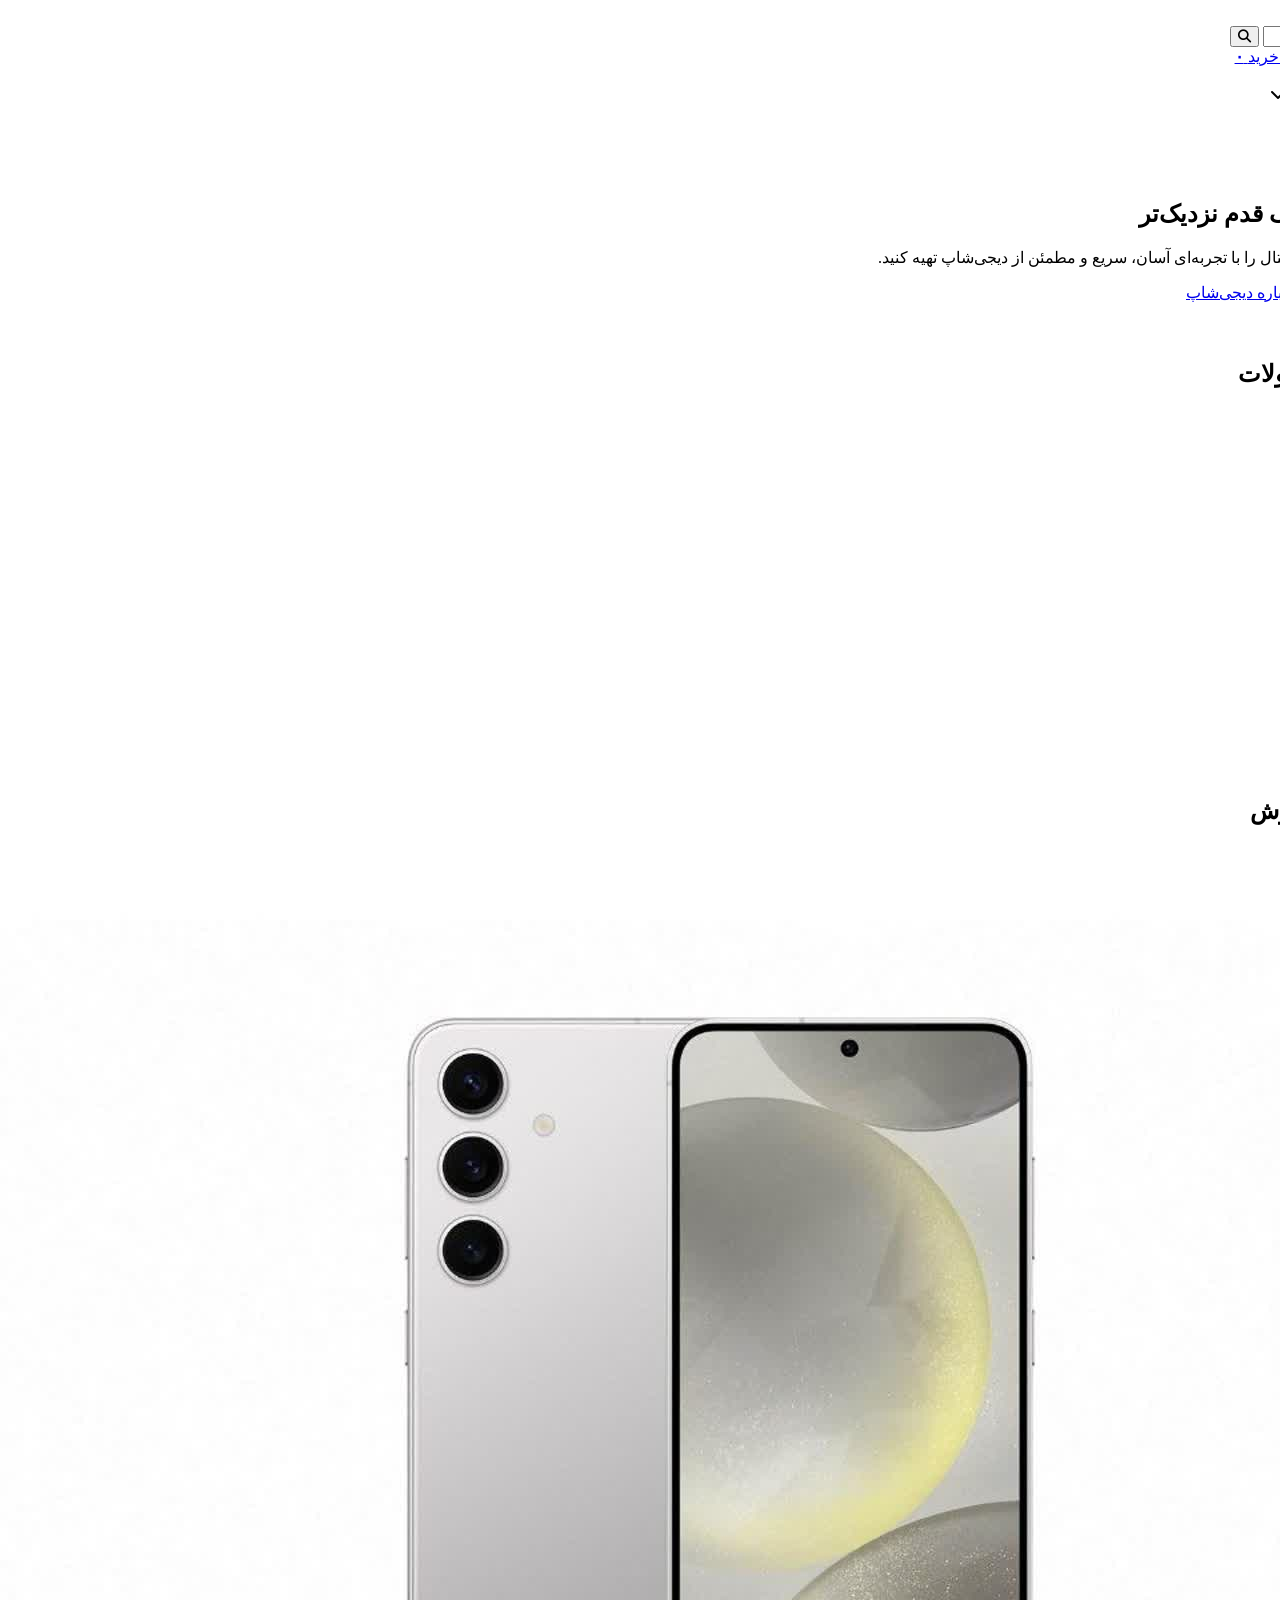
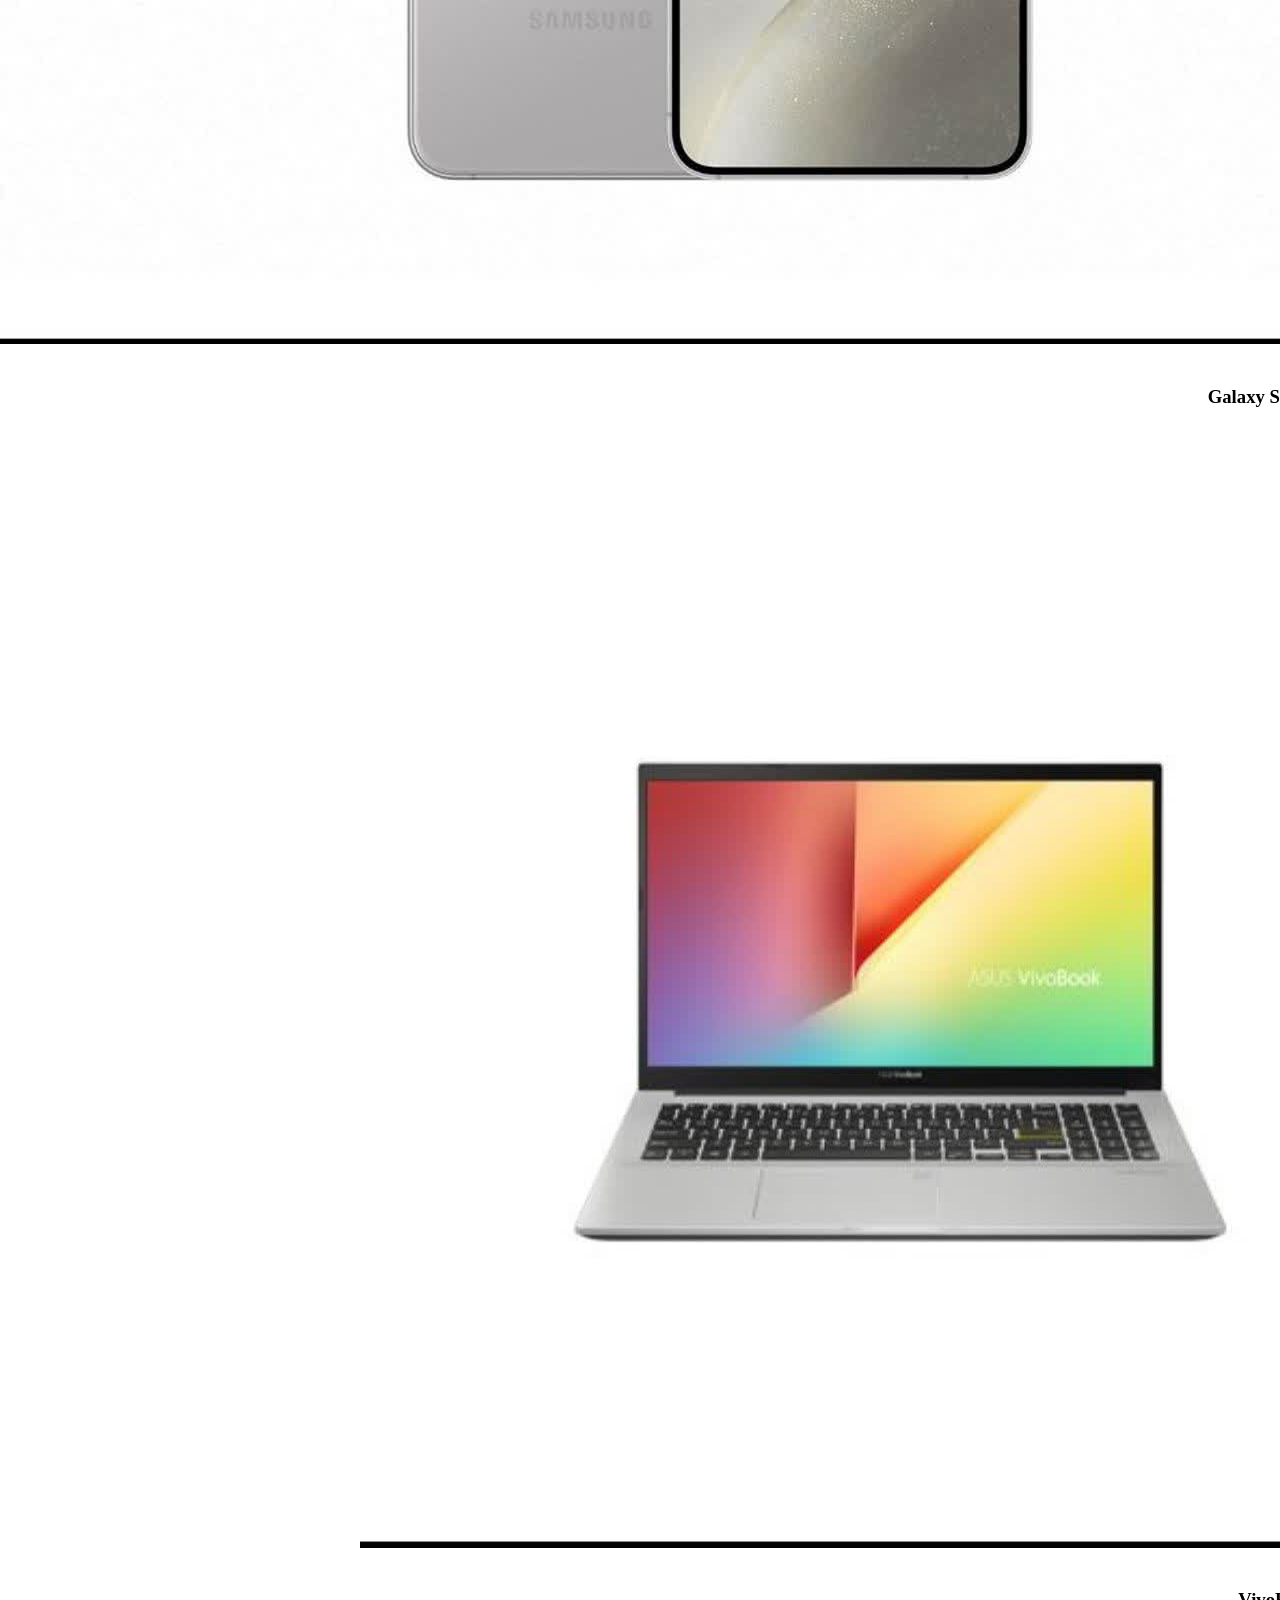
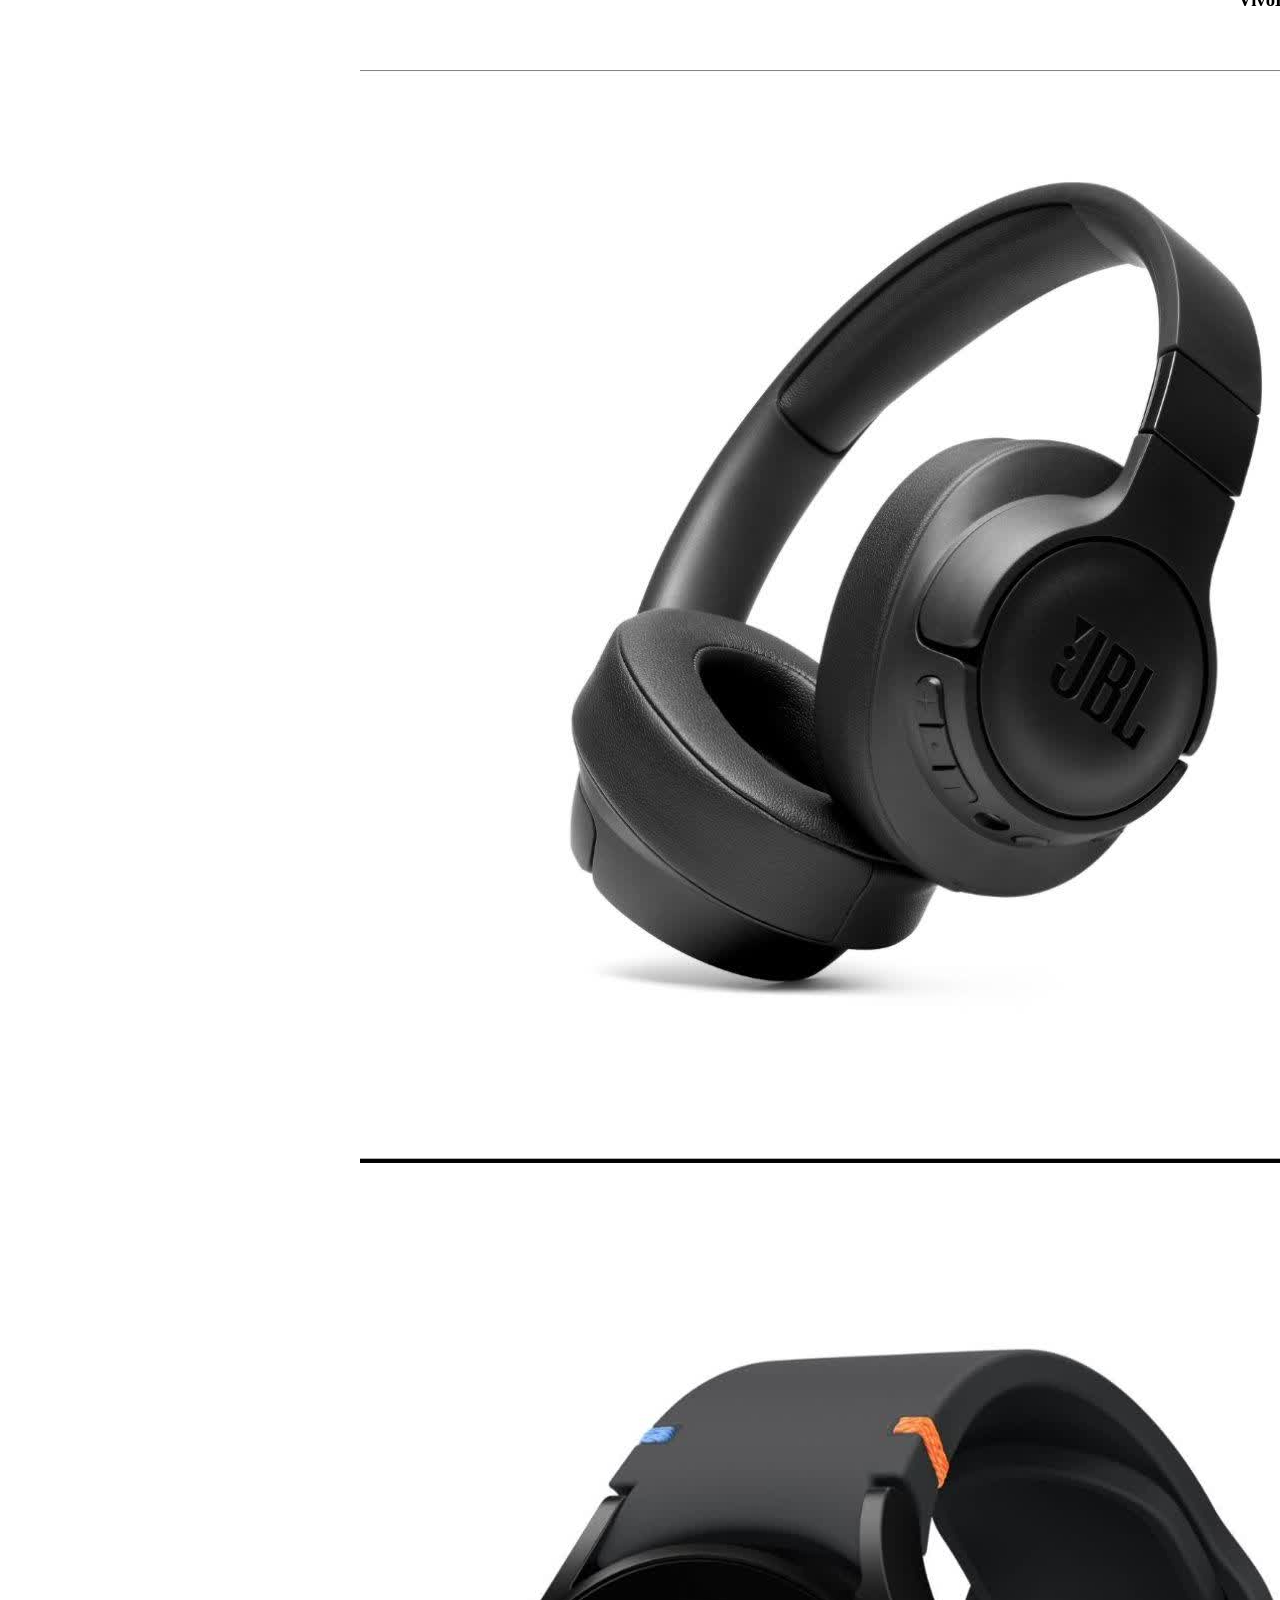
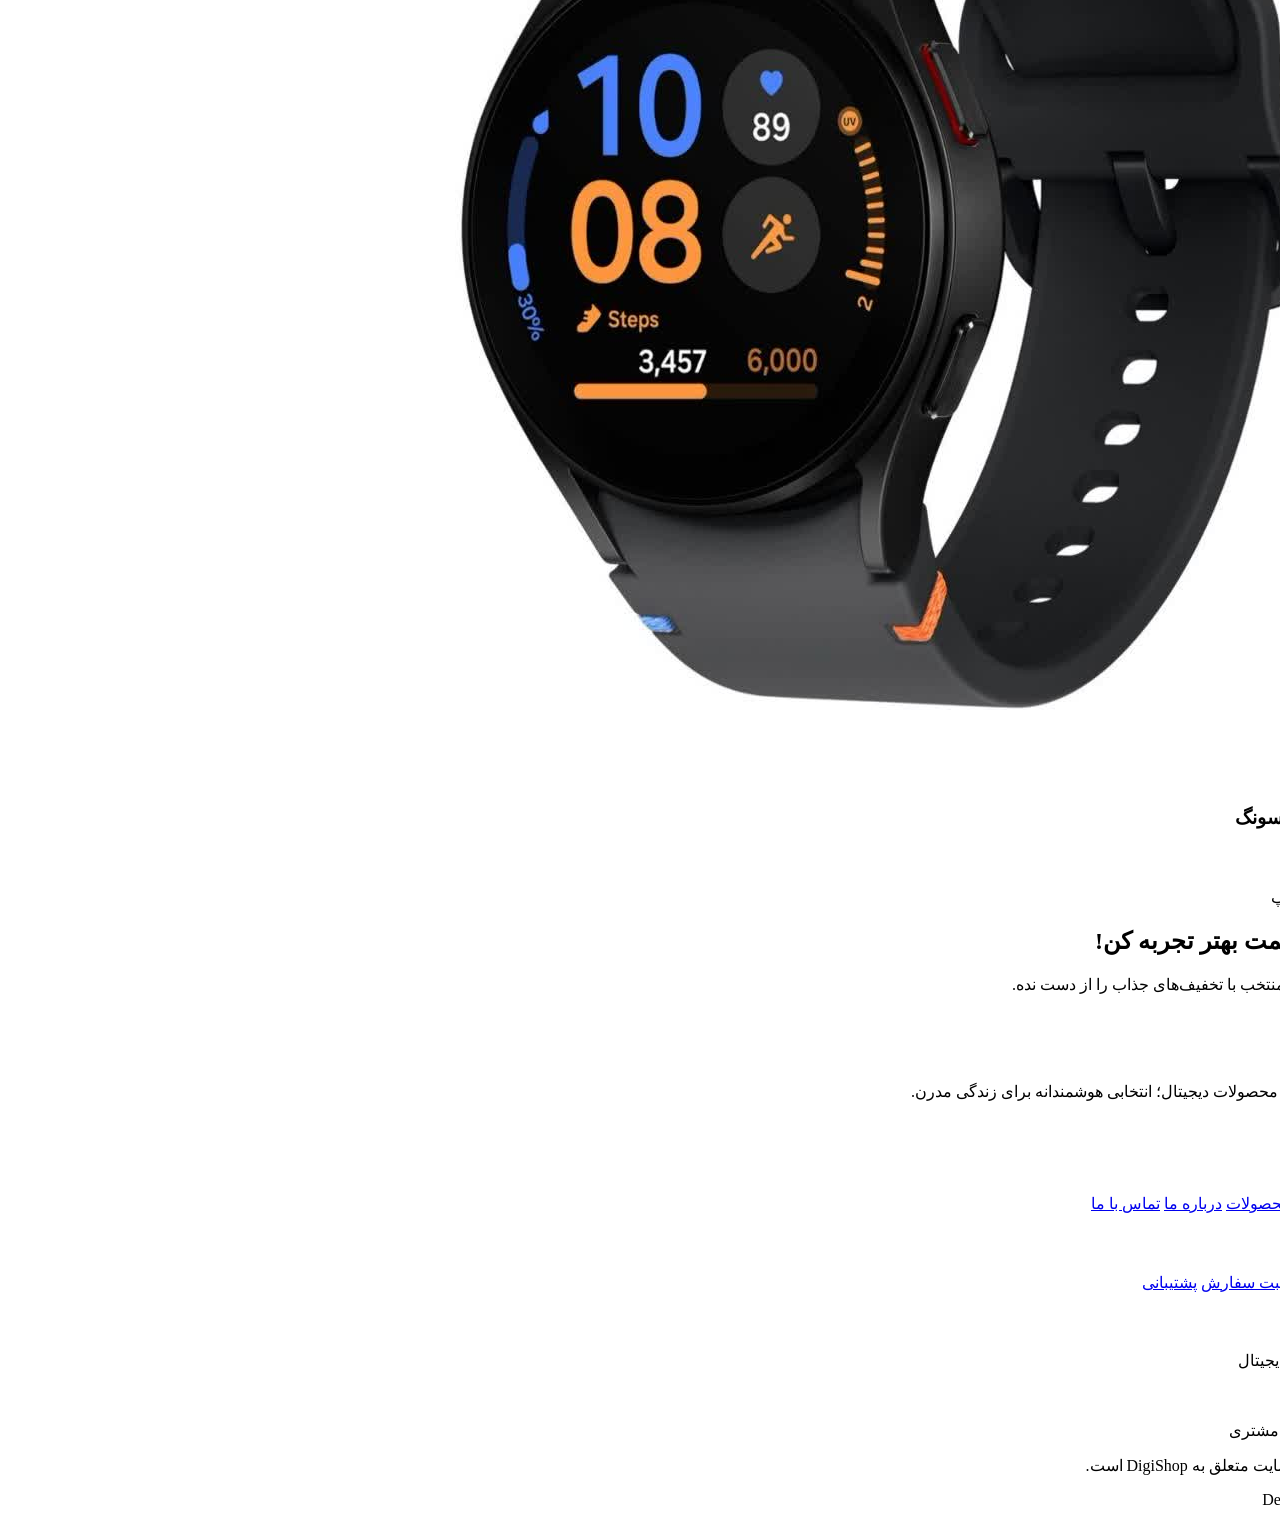
==== index.html @ ddeb1084 "initial Digishop pro" ====
<!DOCTYPE html>
<html lang="fa" dir="rtl">
<head>
    <meta charset="UTF-8">
    <meta name="viewport" content="width=device-width, initial-scale=1.0">
    <meta name="description" content="DigiShop؛ فروشگاه اینترنتی محصولات دیجیتال با خرید آسان و مطمئن">
    <title>Shopx | فروشگاه اینترنتی</title>

    <link rel="stylesheet" href="css/style.css">
    <link rel="preconnect" href="https://fonts.googleapis.com">
    <link rel="preconnect" href="https://fonts.gstatic.com" crossorigin>
    <link href="https://fonts.googleapis.com/css2?family=Vazirmatn:wght@400;500;600;700;800&display=swap" rel="stylesheet">
    <link rel="stylesheet" href="https://cdnjs.cloudflare.com/ajax/libs/font-awesome/6.5.2/css/all.min.css">
</head>

<body>

    <!-- Header -->
    <header class="premium-header">

    <!-- ردیف اول -->
    <div class="top-header">

        <a href="index.html" class="premium-logo">
            Shop<span>x</span>
        </a>

        <div class="header-search">
            <input type="text" placeholder="جست‌وجوی محصولات...">
            <button type="button">
                <i class="fa-solid fa-magnifying-glass"></i>
            </button>
        </div>

        <div class="header-actions">

           <a href="login.html" class="header-login" id="header-auth">
    <i class="fas fa-user"></i>
    ورود / ثبت‌نام
</a>

            <a href="cart.html" class="premium-cart">
                <i class="fa-solid fa-cart-shopping"></i>
                <span>سبد خرید</span>
                <b class="cart-count">۰</b>
            </a>

        </div>

    </div>

    <!-- ردیف دوم -->
    <nav class="bottom-header">

        <a href="index.html">خانه</a>

        <details class="nav-dropdown">
            <summary>
                دسته‌بندی محصولات
                <i class="fa-solid fa-chevron-down"></i>
            </summary>

            <div class="dropdown-menu">
                <a href="products.html?category=mobile">موبایل</a>
                <a href="products.html?category=laptop">لپ‌تاپ</a>
                <a href="products.html?category=watch">ساعت هوشمند</a>
                <a href="products.html?category=accessory">لوازم جانبی</a>
                <a href="products.html">مشاهده همه محصولات</a>
            </div>
        </details>

        <details class="nav-dropdown">
            <summary>
                برندها
                <i class="fa-solid fa-chevron-down"></i>
            </summary>

            <div class="dropdown-menu">
                <a href="products.html">سامسونگ</a>
                <a href="products.html">اپل</a>
                <a href="products.html">ایسوس</a>
                <a href="products.html">شیائومی</a>
            </div>
        </details>

        <details class="nav-dropdown">
            <summary>
                خدمات
                <i class="fa-solid fa-chevron-down"></i>
            </summary>

            <div class="dropdown-menu">
                <a href="about.html">ضمانت محصولات</a>
                <a href="about.html">پشتیبانی خرید</a>
                <a href="about.html">راهنمای خرید</a>
            </div>
        </details>

        <a href="about.html">درباره ما</a>
        <a href="about.html#contact">تماس با ما</a>

    </nav>

</header>
    <!-- Main -->
    <main>

        <!-- Hero -->
        <section class="hero">
            <div class="container hero-wrapper">

                <div class="hero-content">

                    <span class="hero-label">
                        <i class="fa-solid fa-star"></i>
                        تجربه خرید متفاوت
                    </span>

                    <h1>
                        دنیای دیجیتال،
                        <span>یک قدم نزدیک‌تر</span>
                    </h1>

                    <p>
                        جدیدترین محصولات دیجیتال را با تجربه‌ای آسان،
                        سریع و مطمئن از دیجی‌شاپ تهیه کنید.
                    </p>

                    <div class="hero-buttons">
                        <a href="products.html" class="primary-btn">
                            مشاهده محصولات
                            <i class="fa-solid fa-arrow-left"></i>
                        </a>

                        <a href="about.html" class="secondary-btn">
                            درباره دیجی‌شاپ
                        </a>
                    </div>

                </div>

                <div class="hero-image">
                    <div class="hero-image-card">
                        <i class="fa-solid fa-laptop"></i>
                        <span>دنیای تکنولوژی</span>
                    </div>
                </div>

            </div>
        </section>

        <!-- Categories -->
        <section class="categories section-padding">
            <div class="container">

                <div class="section-heading">
                    <div>
                        <span class="section-subtitle">انتخاب هوشمندانه</span>
                        <h2>دسته‌بندی محصولات</h2>
                    </div>

                    <a href="products.html" class="view-all">
                        مشاهده همه
                        <i class="fa-solid fa-arrow-left"></i>
                    </a>
                </div>

                <div class="category-grid">

                    <a href="products.html" class="category-card">
                        <i class="fa-solid fa-mobile-screen-button"></i>
                        <h3>موبایل</h3>
                        <span>مشاهده محصولات</span>
                    </a>


<a href="products.html" class="category-card">
                        <i class="fa-solid fa-laptop"></i>
                        <h3>لپ‌تاپ</h3>
                        <span>مشاهده محصولات</span>
                    </a>

                    <a href="products.html" class="category-card">
                        <i class="fa-solid fa-headphones"></i>
                        <h3>لوازم جانبی</h3>
                        <span>مشاهده محصولات</span>
                    </a>

                    <a href="products.html" class="category-card">
                        <i class="fa-solid fa-clock"></i>
                        <h3>ساعت هوشمند</h3>
                        <span>مشاهده محصولات</span>
                    </a>

                </div>

            </div>
        </section>

        <!-- Products -->
        <!-- Products -->
<section class="products-section section-padding">
    <div class="container">

        <div class="section-heading">
            <div>
                <span class="section-subtitle">پیشنهادهای ویژه</span>
                <h2>محصولات پرفروش</h2>
            </div>

            <a href="products.html" class="view-all">
                همه محصولات
                <i class="fa-solid fa-arrow-left"></i>
            </a>
        </div>

        <div class="product-grid" id="featured-products">
            <!-- محصولات با جاوااسکریپت نمایش داده می‌شوند -->
        </div>

    </div>
</section>
<!-- Special Offer -->
<section class="special-offer">
    <div class="container offer-wrapper">

        <div class="offer-content">
            <span class="offer-label">
                <i class="fa-solid fa-bolt"></i>
                پیشنهاد ویژه دیجی‌شاپ
            </span>

            <h2>
                تکنولوژی را با
                <span>قیمت بهتر</span>
                تجربه کن!
            </h2>

            <p>
                فرصت خرید محصولات منتخب با تخفیف‌های جذاب
                را از دست نده.
            </p>

            <a href="products.html" class="offer-btn">
                مشاهده پیشنهادها
                <i class="fa-solid fa-arrow-left"></i>
            </a>
        </div>

        <div class="offer-icon">
            <i class="fa-solid fa-tags"></i>
            <span>تخفیف ویژه</span>
        </div>

    </div>
</section>
    </main>

    <footer class="premium-footer">

    <div class="footer-main">

        <!-- معرفی فروشگاه -->
        <div class="footer-about">
            <a href="index.html" class="footer-logo">
                Digi<span>Shop</span>
            </a>

            <p>
                تجربه‌ای متفاوت از خرید محصولات دیجیتال؛
                انتخابی هوشمندانه برای زندگی مدرن.
            </p>

            <div class="footer-socials">
                <a href="#" aria-label="Instagram">
                    <i class="fa-brands fa-instagram"></i>
                </a>

                <a href="#" aria-label="Telegram">
                    <i class="fa-brands fa-telegram"></i>
                </a>

                <a href="#" aria-label="WhatsApp">
                    <i class="fa-brands fa-whatsapp"></i>
                </a>

                <a href="#" aria-label="LinkedIn">
                    <i class="fa-brands fa-linkedin-in"></i>
                </a>
            </div>
        </div>

        <!-- دسترسی سریع -->
        <div class="footer-column">
            <h3>دسترسی سریع</h3>
            <a href="index.html">صفحه اصلی</a>
            <a href="products.html">فروشگاه محصولات</a>
            <a href="about.html">درباره ما</a>
            <a href="contact.html">تماس با ما</a>
        </div>

        <!-- خدمات مشتریان -->
        <div class="footer-column">
            <h3>خدمات مشتریان</h3>
            <a href="products.html">راهنمای خرید</a>
            <a href="cart.html">سبد خرید</a>
            <a href="checkout.html">ثبت سفارش</a>
            <a href="contact.html">پشتیبانی</a>
        </div>

        <!-- اطلاعات -->
        <div class="footer-column">
            <h3>چرا DigiShop؟</h3>
            <p>انتخاب آسان محصولات دیجیتال</p>
            <p>تجربه خرید ساده و سریع</p>
            <p>توجه به کیفیت و رضایت مشتری</p>
        </div>

    </div>

    <div class="footer-bottom">
        <p>© تمامی حقوق این وب‌سایت متعلق به DigiShop است.</p>

        <span>
            Designed with
            <i class="fa-solid fa-heart"></i>
            by Shopx
        </span>
    </div>

</footer>
<script src="js/products.js"></script>
<script src="js/cart.js"></script>
    <script src="js/main.js"></script>
    <script src="js/cart-count.js"></script>

</body>
</html>
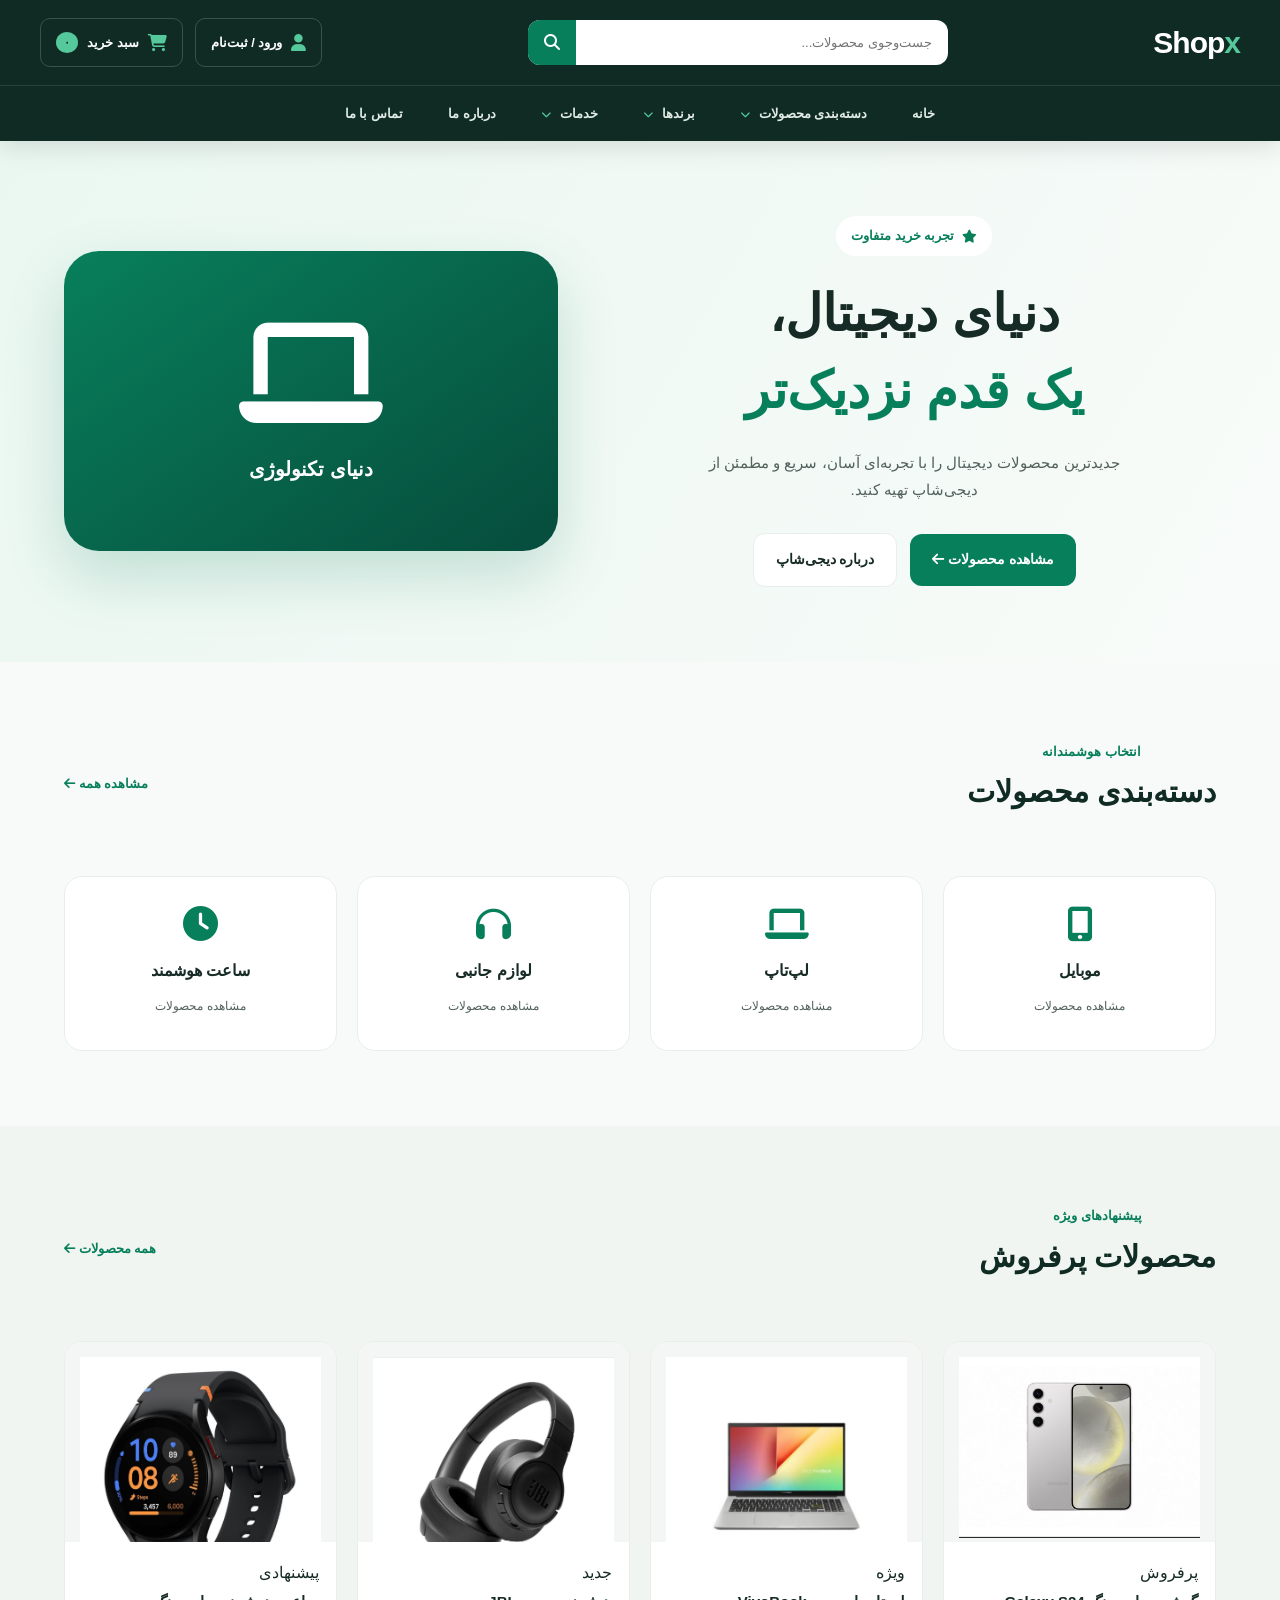
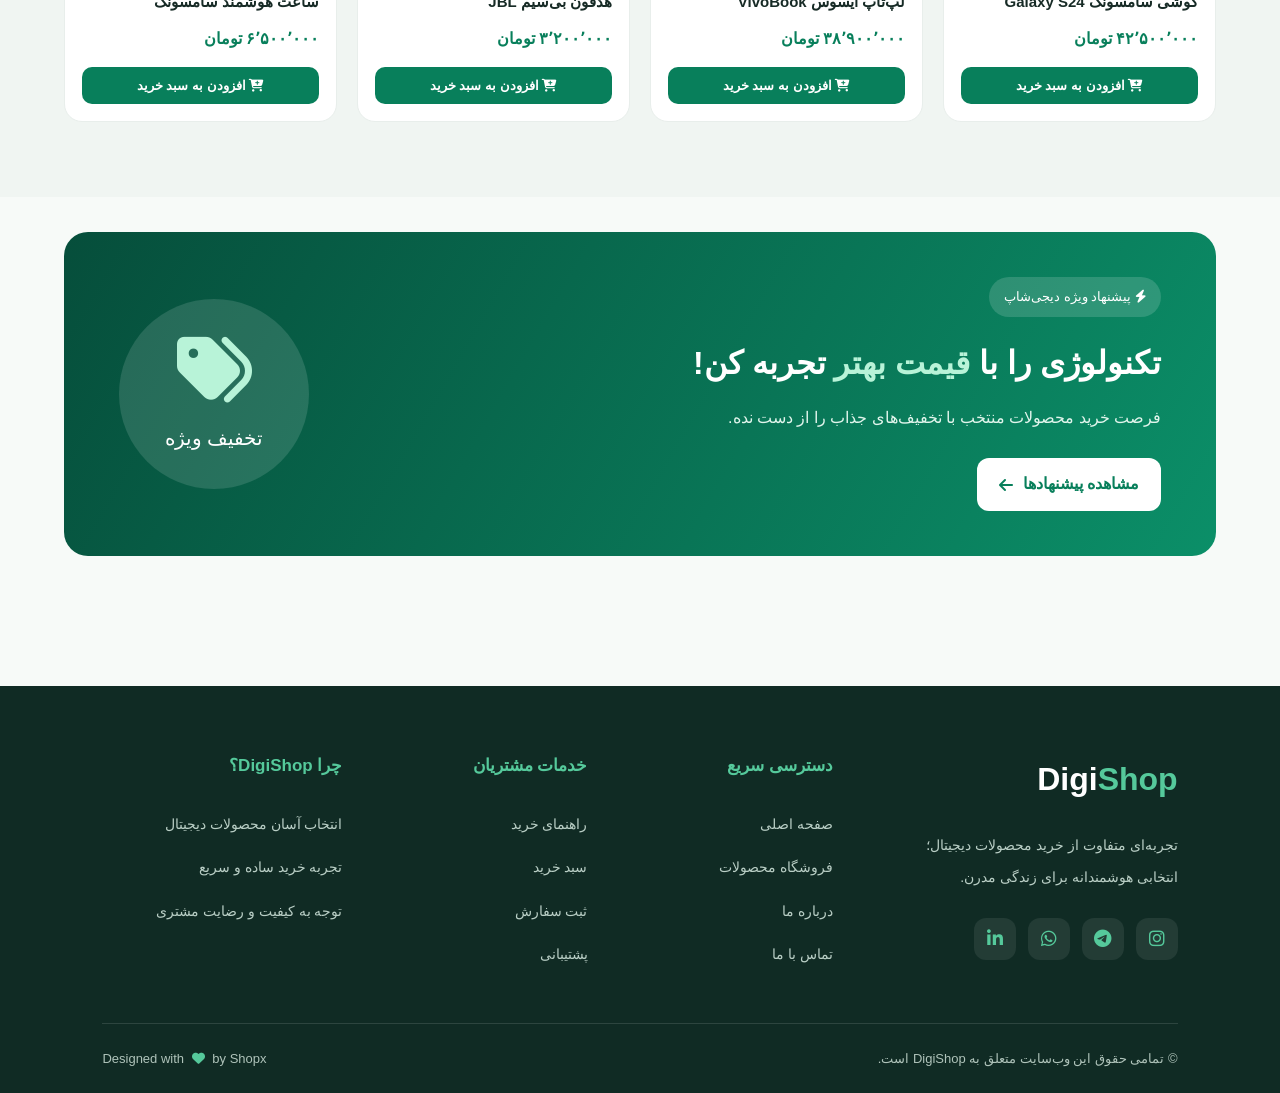
==== commit 630f1baa: "update pro" ====
--- a/index.html
+++ b/index.html
@@ -6,7 +6,7 @@
     <meta name="description" content="DigiShop؛ فروشگاه اینترنتی محصولات دیجیتال با خرید آسان و مطمئن">
     <title>Shopx | فروشگاه اینترنتی</title>
 
-    <link rel="stylesheet" href="css/style.css">
+    <link rel="stylesheet" href="Css/style.css">
     <link rel="preconnect" href="https://fonts.googleapis.com">
     <link rel="preconnect" href="https://fonts.gstatic.com" crossorigin>
     <link href="https://fonts.googleapis.com/css2?family=Vazirmatn:wght@400;500;600;700;800&display=swap" rel="stylesheet">
--- a/Css/style.css
+++ b/Css/style.css
@@ -0,0 +1,3519 @@
+.hero-wrapper {
+        grid-template-columns: 1fr;
+    }
+
+    .hero-content {
+        text-align: center;
+    }
+
+    .hero-content p {
+        margin-left: auto;
+        margin-right: auto;
+    }
+
+    .hero-buttons {
+        justify-content: center;
+    }
+
+    .hero-image-card {
+        min-height: 220px;
+    }
+
+    .hero-image-card i {
+        font-size: 75px;
+    }
+
+    .section-padding {
+        padding: 50px 0;
+    }
+
+    .category-grid {
+        grid-template-columns: repeat(2, 1fr);
+        gap: 12px;
+    }
+
+    .product-grid {
+        grid-template-columns: repeat(2, 1fr);
+        gap: 12px;
+    }
+
+    .product-image {
+        height: 145px;
+    }
+
+    .section-heading h2 {
+        font-size: 19px;
+    }
+
+    .footer-content {
+        flex-direction: column;
+        align-items: flex-start;
+    }
+
+
+/* =========================
+   1. Reset & Variables
+========================= */
+
+:root {
+    --primary: #087f5b;
+    --primary-dark: #056047;
+    --primary-light: #e6f4ef;
+    --dark: #172b26;
+    --text: #52615c;
+    --white: #ffffff;
+    --background: #f7faf8;
+    --border: #e8eeeb;
+    --radius: 18px;
+    --shadow: 0 8px 30px rgba(20, 60, 45, 0.07);
+}
+
+* {
+    margin: 0;
+    padding: 0;
+    box-sizing: border-box;
+}
+
+html {
+    scroll-behavior: smooth;
+}
+
+body {
+    font-family: "Vazirmatn", sans-serif;
+    background: var(--background);
+    color: var(--dark);
+    line-height: 1.8;
+}
+
+a {
+    text-decoration: none;
+    color: inherit;
+}
+
+button {
+    font-family: inherit;
+    cursor: pointer;
+}
+
+.container {
+    width: min(1200px, 90%);
+    margin: auto;
+}
+
+.section-padding {
+    padding: 75px 0;
+}
+
+/* =========================
+   2. Header
+========================= */
+
+.header {
+    background: var(--white);
+    border-bottom: 1px solid var(--border);
+    position: sticky;
+    top: 0;
+    z-index: 100;
+}
+
+.header-wrapper {
+    min-height: 82px;
+    display: flex;
+    align-items: center;
+    justify-content: space-between;
+    gap: 25px;
+}
+
+.logo {
+    display: flex;
+    align-items: center;
+    gap: 10px;
+    font-size: 25px;
+    font-weight: 800;
+    color: var(--dark);
+}
+
+.logo span:last-child {
+    color: var(--primary);
+}
+
+.logo-icon {
+    width: 43px;
+    height: 43px;
+    background: var(--primary);
+    color: white;
+    display: grid;
+    place-items: center;
+    border-radius: 13px;
+}
+
+.logo-icon i {
+    color: white;
+}
+
+.main-nav {
+    display: flex;
+    align-items: center;
+    gap: 32px;
+}
+
+.main-nav a {
+    color: var(--text);
+    font-size: 14px;
+    font-weight: 500;
+    transition: 0.3s;
+}
+
+.main-nav a:hover,
+.main-nav a.active {
+    color: var(--primary);
+}
+
+.header-actions {
+    display: flex;
+    align-items: center;
+    gap: 12px;
+}
+
+.login-btn,
+.cart-btn {
+    padding: 10px 17px;
+    border-radius: 11px;
+    font-size: 13px;
+    font-weight: 600;
+    display: flex;
+    align-items: center;
+    gap: 8px;
+}
+
+.login-btn {
+    border: 1px solid var(--border);
+}
+
+.cart-btn {
+    background: var(--primary);
+    color: white;
+}
+
+.cart-count {
+    background: white;
+    color: var(--primary);
+    width: 22px;
+    height: 22px;
+    border-radius: 50%;
+    display: grid;
+    place-items: center;
+    font-size: 11px;
+}
+
+/* =========================
+   3. Hero
+========================= */
+
+.hero {
+    padding: 75px 0;
+    background: linear-gradient(120deg, #eaf7f1, #f8fbf9);
+}
+
+.hero-wrapper {
+    display: grid;
+    grid-template-columns: 1.1fr 0.9fr;
+    align-items: center;
+    gap: 55px;
+}
+
+.hero-label {
+    display: inline-flex;
+    align-items: center;
+    gap: 8px;
+    background: white;
+    color: var(--primary);
+    padding: 8px 15px;
+    border-radius: 30px;
+    font-size: 13px;
+    font-weight: 600;
+}
+
+.hero-content h1 {
+    font-size: clamp(32px, 4vw, 52px);
+    line-height: 1.5;
+    margin: 20px 0;
+    font-weight: 800;
+}
+
+.hero-content h1 span {
+    color: var(--primary);
+    display: block;
+}
+
+.hero-content p {
+    color: var(--text);
+    max-width: 480px;
+    font-size: 15px;
+    margin-bottom: 30px;
+}
+
+.hero-buttons {
+    display: flex;
+    align-items: center;
+    gap: 13px;
+    flex-wrap: wrap;
+}
+
+.primary-btn,
+.secondary-btn {
+    padding: 13px 22px;
+    border-radius: 12px;
+    font-size: 14px;
+    font-weight: 600;
+    transition: 0.3s;
+}
+
+.primary-btn {
+    background: var(--primary);
+    color: white;
+}
+
+.primary-btn:hover {
+    background: var(--primary-dark);
+    transform: translateY(-3px);
+}
+
+.secondary-btn {
+    background: white;
+    border: 1px solid var(--border);
+}
+
+.secondary-btn:hover {
+    color: var(--primary);
+}
+
+.hero-image {
+    min-height: 330px;
+    display: grid;
+    place-items: center;
+}.hero-image-card {
+    width: 100%;
+    min-height: 300px;
+    border-radius: 35px;
+    background: linear-gradient(145deg, #087f5b, #064c3c);
+    color: white;
+    display: flex;
+    flex-direction: column;
+    justify-content: center;
+    align-items: center;
+    gap: 20px;
+    box-shadow: 0 25px 60px rgba(8, 127, 91, 0.2);
+}
+
+.hero-image-card i {
+    font-size: 115px;
+}
+
+.hero-image-card span {
+    font-size: 20px;
+    font-weight: 700;
+}
+
+/* =========================
+   4. Section Heading
+========================= */
+
+.section-heading {
+    display: flex;
+    justify-content: space-between;
+    align-items: center;
+    gap: 20px;
+    margin-bottom: 30px;
+}
+
+.section-subtitle {
+    color: var(--primary);
+    font-size: 13px;
+    font-weight: 700;
+}
+
+.section-heading h2 {
+    font-size: 25px;
+    margin-top: 5px;
+}
+
+.view-all {
+    color: var(--primary);
+    font-size: 13px;
+    font-weight: 700;
+}
+
+/* =========================
+   5. Categories
+========================= */
+
+.category-grid {
+    display: grid;
+    grid-template-columns: repeat(4, 1fr);
+    gap: 20px;
+}
+
+.category-card {
+    background: white;
+    border: 1px solid var(--border);
+    padding: 30px 15px;
+    border-radius: var(--radius);
+    text-align: center;
+    transition: 0.3s;
+}
+
+.category-card:hover {
+    transform: translateY(-7px);
+    box-shadow: var(--shadow);
+    border-color: var(--primary);
+}
+
+.category-card i {
+    font-size: 35px;
+    color: var(--primary);
+    margin-bottom: 15px;
+}
+
+.category-card h3 {
+    font-size: 16px;
+    margin-bottom: 5px;
+}
+
+.category-card span {
+    font-size: 12px;
+    color: var(--text);
+}
+
+/* =========================
+   6. Products
+========================= */
+
+.products-section {
+    background: #f0f5f2;
+}
+
+.product-grid {
+    display: grid;
+    grid-template-columns: repeat(4, 1fr);
+    gap: 20px;
+}
+
+.product-card {
+    background: white;
+    border: 1px solid var(--border);
+    border-radius: var(--radius);
+    overflow: hidden;
+    transition: 0.3s;
+}
+
+.product-card:hover {
+    transform: translateY(-6px);
+    box-shadow: var(--shadow);
+}
+
+.product-image {
+    height: 200px;
+    background: #f3f6f4;
+    display: grid;
+    place-items: center;
+    overflow: hidden;
+}
+
+.product-image img {
+    width: 100%;
+    height: 100%;
+    object-fit: contain;
+    padding: 15px;
+}
+
+.product-info {
+    padding: 17px;
+}
+
+.product-info h3 {
+    font-size: 15px;
+    margin-bottom: 10px;
+}
+
+.product-price {
+    color: var(--primary);
+    font-size: 16px;
+    font-weight: 800;
+    margin-bottom: 14px;
+}
+
+.add-to-cart {
+    width: 100%;
+    padding: 11px;
+    border: none;
+    border-radius: 10px;
+    background: var(--primary);
+    color: white;
+    font-weight: 600;
+    font-size: 13px;
+}
+
+.add-to-cart:hover {
+    background: var(--primary-dark);
+}
+
+
+/* =========================
+   8. Responsive
+========================= */
+
+@media (max-width: 900px) {
+
+    .hero-wrapper {
+        grid-template-columns: 1fr 1fr;
+        gap: 25px;
+    }
+
+    .category-grid,
+    .product-grid {
+        grid-template-columns: repeat(2, 1fr);
+    }
+
+    .main-nav {
+        gap: 15px;
+    }
+
+}
+
+@media (max-width: 600px) {
+
+    .header-wrapper {
+        flex-wrap: wrap;
+        padding: 15px 0;
+    }
+
+    .main-nav {
+        order: 3;
+        width: 100%;
+        justify-content: center;
+    }
+
+    .header-actions {
+        gap: 6px;
+    }
+
+    .login-btn,
+    .cart-btn {
+        padding: 9px;
+    }
+
+    .hero {
+        padding: 45px 0;
+    }.hero-wrapper {
+        grid-template-columns: 1fr;
+    }
+
+    .hero-content {
+        text-align: center;
+    }
+
+    .hero-content p {
+        margin-left: auto;
+        margin-right: auto;
+    }
+
+    .hero-buttons {
+        justify-content: center;
+    }
+
+    .hero-image-card {
+        min-height: 220px;
+    }
+
+    .hero-image-card i {
+        font-size: 75px;
+    }
+
+    .section-padding {
+        padding: 50px 0;
+    }
+
+    .category-grid {
+        grid-template-columns: repeat(2, 1fr);
+        gap: 12px;
+    }
+
+    .product-grid {
+        grid-template-columns: repeat(2, 1fr);
+        gap: 12px;
+    }
+
+    .product-image {
+        height: 145px;
+    }
+
+    .section-heading h2 {
+        font-size: 19px;
+    }
+
+    .footer-content {
+        flex-direction: column;
+        align-items: flex-start;
+    }
+
+}
+/* Products Page */
+
+.products-page {
+    padding: 50px 0;
+}
+
+.products-page h1 {
+    font-size: 30px;
+    color: var(--dark);
+    margin-bottom: 12px;
+}
+
+.products-page > p {
+    color: var(--gray);
+    margin-bottom: 35px;
+}
+
+.products-grid {
+    display: grid;
+    grid-template-columns: repeat(4, 1fr);
+    gap: 25px;
+}
+
+.products-grid .product-card {
+    background: #fff;
+    border-radius: 16px;
+    overflow: hidden;
+    border: 1px solid #eee;
+    transition: 0.3s;
+}
+
+.products-grid .product-card:hover {
+    transform: translateY(-6px);
+    box-shadow: 0 10px 25px rgba(0, 0, 0, 0.08);
+}
+
+.products-grid .product-image {
+    height: 210px;
+    background: #f8f9fa;
+    padding: 15px;
+}
+
+.products-grid .product-image img {
+    width: 100%;
+    height: 100%;
+    object-fit: contain;
+}
+
+.products-grid .product-info {
+    padding: 18px;
+}
+
+@media (max-width: 900px) {
+    .products-grid {
+        grid-template-columns: repeat(2, 1fr);
+    }
+}
+
+@media (max-width: 500px) {
+    .products-grid {
+        grid-template-columns: 1fr;
+    }
+}
+/* Special Offer Banner */
+
+.special-offer {
+    padding: 35px 0 60px;
+}
+
+.offer-wrapper {
+    background: linear-gradient(120deg, #064e3b, #0b8f68);
+    border-radius: 24px;
+    padding: 45px 55px;
+    display: flex;
+    align-items: center;
+    justify-content: space-between;
+    color: #fff;
+    overflow: hidden;
+    position: relative;
+}
+
+.offer-content {
+    max-width: 580px;
+    position: relative;
+    z-index: 2;
+}
+
+.offer-label {
+    display: inline-block;
+    background: rgba(255, 255, 255, 0.15);
+    padding: 8px 15px;
+    border-radius: 30px;
+    font-size: 13px;
+    margin-bottom: 18px;
+}
+
+.offer-content h2 {
+    font-size: 32px;
+    line-height: 1.8;
+    margin-bottom: 12px;
+}
+
+.offer-content h2 span {
+    color: #b8f3d8;
+}
+
+.offer-content p {
+    color: #e1f5ec;
+    margin-bottom: 25px;
+}
+
+.offer-btn {
+    display: inline-flex;
+    align-items: center;
+    gap: 10px;
+    background: #fff;
+    color: #087f5b;
+    text-decoration: none;
+    padding: 12px 22px;
+    border-radius: 12px;
+    font-weight: 800;
+    transition: 0.3s;
+}
+
+.offer-btn:hover {
+    transform: translateY(-4px);
+    background: #e5f5ee;
+}
+
+.offer-icon {
+    width: 190px;
+    height: 190px;
+    border-radius: 50%;
+    background: rgba(255, 255, 255, 0.13);
+    display: flex;
+    flex-direction: column;
+    align-items: center;
+    justify-content: center;
+    gap: 12px;
+    font-size: 20px;
+}
+
+.offer-icon i {
+    font-size: 75px;
+    color: #b8f3d8;
+}
+
+@media (max-width: 650px) {
+    .offer-wrapper {
+        padding: 30px 22px;
+        flex-direction: column;
+        align-items: flex-start;
+        gap: 30px;
+    }
+
+    .offer-content h2 {
+        font-size: 25px;
+    }
+
+    .offer-icon {
+        width: 125px;
+        height: 125px;
+        align-self: center;
+    }
+
+    .offer-icon i {
+        font-size: 45px;
+    }
+}/* =====================================
+   DIGISHOP - PRODUCTS PAGE
+===================================== */
+
+.shop-hero {
+    background: linear-gradient(135deg, #073f32, #087f5b);
+    color: #fff;
+    padding: 75px 0;
+    overflow: hidden;
+    position: relative;
+}
+
+.shop-hero::before {
+    content: "";
+    position: absolute;
+    width: 350px;
+    height: 350px;
+    border: 1px solid rgba(255,255,255,.12);
+    border-radius: 50%;
+    top: -170px;
+    left: -80px;
+}
+
+.shop-hero-content {
+    display: flex;
+    align-items: center;
+    justify-content: space-between;
+    gap: 30px;
+    position: relative;
+    z-index: 1;
+}
+
+.shop-label {
+    display: inline-flex;
+    align-items: center;
+    gap: 8px;
+    background: rgba(255,255,255,.12);
+    padding: 9px 16px;
+    border-radius: 30px;
+    font-size: 13px;
+    margin-bottom: 20px;
+}
+
+.shop-hero h1 {
+    font-size: clamp(28px, 4vw, 42px);
+    font-weight: 800;
+    margin-bottom: 18px;
+}
+
+.shop-hero p {
+    color: #d6eee5;
+    line-height: 2.2;
+    max-width: 550px;
+    margin-bottom: 25px;
+}
+
+.shop-hero-btn {
+    display: inline-flex;
+    align-items: center;
+    gap: 12px;
+    background: #fff;
+    color: #087f5b;
+    padding: 13px 23px;
+    border-radius: 12px;
+    font-weight: 700;
+    transition: .3s;
+}
+
+.shop-hero-btn:hover {
+    background: #e5f5ee;
+    transform: translateY(-3px);
+}
+
+.shop-hero-icon {
+    width: 230px;
+    height: 230px;
+    flex-shrink: 0;
+    border-radius: 50%;
+    background: rgba(255,255,255,.1);
+    display: flex;
+    align-items: center;
+    justify-content: center;
+    position: relative;
+}
+
+.shop-hero-icon > i {
+    font-size: 105px;
+    color: #fff;
+}
+
+.floating-icon {
+    position: absolute;
+    bottom: 15px;
+    left: 0;
+    width: 65px;
+    height: 65px;
+    border-radius: 20px;
+    background: #fff;
+    color: #087f5b;
+    display: flex;
+    align-items: center;
+    justify-content: center;
+    font-size: 26px;
+    box-shadow: 0 10px 30px rgba(0,0,0,.15);
+}
+
+/* Shop Heading */
+
+.shop-section {
+    background: #f7faf8;
+}
+
+.shop-heading {
+    display: flex;
+    justify-content: space-between;
+    align-items: center;
+    gap: 20px;
+    margin-bottom: 30px;
+}
+
+.shop-heading h2 {
+    font-size: 27px;
+    color: #172b25;
+    margin: 8px 0;
+}
+
+.shop-heading p {
+    color: #78857f;
+    font-size: 14px;
+}
+
+.shop-result {
+    background: #e8f5ef;
+    color: #087f5b;
+    padding: 12px 18px;
+    border-radius: 12px;
+    font-size: 13px;
+    display: flex;
+    align-items: center;
+    gap: 9px;
+}
+
+/* Toolbar */
+
+.shop-toolbar {
+    display: flex;
+    gap: 15px;
+    margin-bottom: 25px;
+}
+
+.shop-search,
+.shop-sort {
+    height: 55px;
+    background: #fff;
+    border: 1px solid #e5ebe7;
+    border-radius: 13px;
+    display: flex;
+    align-items: center;
+    padding: 0 17px;
+    gap: 12px;
+}
+
+.shop-search {
+    flex: 1;
+}
+
+.shop-search i,
+.shop-sort i {
+    color: #087f5b;
+}
+
+.shop-search input {
+    width: 100%;
+    border: none;
+    outline: none;
+    font-family: inherit;
+    font-size: 14px;
+    color: #172b25;
+    background: transparent;
+}
+
+.shop-sort select {
+    border: none;
+    outline: none;
+    background: transparent;
+    font-family: inherit;
+    color: #172b25;
+    cursor: pointer;
+    font-size: 13px;
+}
+
+/* Categories */
+
+.shop-categories {
+    display: flex;
+    flex-wrap: wrap;
+    gap: 10px;
+    margin-bottom: 30px;
+}
+
+.shop-category {
+    border: 1px solid #e2ebe5;
+    background: #fff;
+    color: #52645b;
+    padding: 11px 19px;
+    border-radius: 30px;
+    cursor: pointer;
+    font-family: inherit;
+    font-size: 13px;
+    transition: .3s;
+    display: flex;
+    align-items: center;
+    gap: 8px;
+}
+
+.shop-category:hover,
+.shop-category.active {
+    background: #087f5b;
+    color: #fff;
+    border-color: #087f5b;
+}
+
+/* Product Grid */
+
+.products-grid {
+    display: grid;
+    grid-template-columns: repeat(4, minmax(0, 1fr));
+    gap: 22px;
+}
+
+.products-grid .product-card {
+    background: #fff;
+    border: 1px solid #edf1ee;
+    border-radius: 18px;
+    overflow: hidden;
+    transition: .3s ease;
+    position: relative;
+}.products-grid .product-card:hover {
+    transform: translateY(-7px);
+    box-shadow: 0 15px 35px rgba(0,0,0,.08);
+}
+
+.products-grid .product-image {
+    height: 210px;
+    background: #f5f8f6;
+    display: flex;
+    align-items: center;
+    justify-content: center;
+    padding: 20px;
+    position: relative;
+}
+
+.products-grid .product-image img {
+    width: 100%;
+    height: 100%;
+    object-fit: contain;
+}
+
+.products-grid .product-info {
+    padding: 18px;
+}
+
+.products-grid .product-badge {
+    display: inline-block;
+    background: #e7f5ee;
+    color: #087f5b;
+    padding: 6px 11px;
+    border-radius: 20px;
+    font-size: 11px;
+    margin-bottom: 12px;
+}
+
+.products-grid .product-info h3 {
+    color: #172b25;
+    font-size: 15px;
+    line-height: 1.9;
+    min-height: 55px;
+    margin-bottom: 12px;
+}
+
+.products-grid .product-price {
+    color: #087f5b;
+    font-size: 16px;
+    font-weight: 800;
+    margin-bottom: 15px;
+}
+
+.products-grid .add-to-cart {
+    width: 100%;
+    border: none;
+    background: #087f5b;
+    color: #fff;
+    padding: 12px;
+    border-radius: 10px;
+    font-family: inherit;
+    font-size: 13px;
+    font-weight: 600;
+    cursor: pointer;
+    transition: .3s;
+}
+
+.products-grid .add-to-cart:hover {
+    background: #065f46;
+}
+
+/* Empty Products */
+
+.empty-products {
+    text-align: center;
+    padding: 55px 20px;
+    background: #fff;
+    border-radius: 18px;
+    color: #78857f;
+}
+
+.empty-products i {
+    font-size: 45px;
+    color: #087f5b;
+    margin-bottom: 18px;
+}
+
+.empty-products h3 {
+    color: #172b25;
+    margin-bottom: 10px;
+}
+
+.empty-products p {
+    font-size: 14px;
+}
+
+/* Responsive */
+
+@media (max-width: 992px) {
+    .products-grid {
+        grid-template-columns: repeat(3, minmax(0, 1fr));
+    }
+
+    .shop-hero-icon {
+        width: 180px;
+        height: 180px;
+    }
+
+    .shop-hero-icon > i {
+        font-size: 80px;
+    }
+}
+
+@media (max-width: 768px) {
+    .shop-hero {
+        padding: 55px 0;
+    }
+
+    .shop-hero-content {
+        flex-direction: column;
+        align-items: flex-start;
+    }
+
+    .shop-hero-icon {
+        align-self: center;
+    }
+
+    .shop-heading {
+        align-items: flex-start;
+        flex-direction: column;
+    }
+
+    .shop-toolbar {
+        flex-direction: column;
+    }
+
+    .shop-sort {
+        width: 100%;
+    }
+
+    .shop-sort select {
+        flex: 1;
+    }
+
+    .products-grid {
+        grid-template-columns: repeat(2, minmax(0, 1fr));
+        gap: 13px;
+    }
+
+    .products-grid .product-image {
+        height: 160px;
+    }
+
+    .products-grid .product-info {
+        padding: 12px;
+    }
+}
+
+@media (max-width: 400px) {
+    .products-grid {
+        grid-template-columns: 1fr;
+    }
+
+    .products-grid .product-image {
+        height: 220px;
+    }
+}
+/* =================================
+   DIGISHOP PRODUCT DETAIL PAGE
+================================= */
+
+.product-detail-page {
+    background: #f7faf8;
+    min-height: 70vh;
+}
+
+/* Breadcrumb */
+
+.product-breadcrumb {
+    display: flex;
+    align-items: center;
+    gap: 12px;
+    padding-top: 30px;
+    padding-bottom: 25px;
+    color: #87938d;
+    font-size: 13px;
+}
+
+.product-breadcrumb a {
+    color: #087f5b;
+    transition: .3s;
+}
+
+.product-breadcrumb a:hover {
+    color: #065f46;
+}
+
+.product-breadcrumb i {
+    font-size: 11px;
+}
+
+/* Product Layout */
+
+.product-detail-section {
+    padding: 20px 0 80px;
+}
+
+.product-detail-wrapper {
+    display: grid;
+    grid-template-columns: 1fr 1.1fr;
+    gap: 45px;
+    align-items: center;
+    background: #fff;
+    padding: 35px;
+    border: 1px solid #edf1ee;
+    border-radius: 24px;
+    box-shadow: 0 12px 40px rgba(20, 60, 40, .04);
+}
+
+/* Product Image */
+
+.product-detail-image {
+    min-height: 390px;
+    background: linear-gradient(145deg, #f1f8f4, #e8f3ed);
+    border-radius: 20px;
+    display: flex;
+    align-items: center;
+    justify-content: center;
+    padding: 35px;
+    position: relative;
+    overflow: hidden;
+}
+
+.product-detail-image::before {
+    content: "";
+    position: absolute;
+    width: 270px;
+    height: 270px;
+    border: 1px solid rgba(8, 127, 91, .12);
+    border-radius: 50%;
+}
+
+.product-detail-image img {
+    width: 100%;
+    height: 310px;
+    object-fit: contain;
+    position: relative;
+    z-index: 1;
+    transition: .4s;
+}
+
+.product-detail-image:hover img {
+    transform: scale(1.06);
+}
+
+.detail-badge {
+    position: absolute;
+    top: 20px;
+    right: 20px;
+    background: #087f5b;
+    color: #fff;
+    padding: 8px 15px;
+    border-radius: 30px;
+    font-size: 12px;
+    z-index: 2;
+}
+
+/* Product Info */
+
+.product-detail-info {
+    padding: 10px;
+}
+
+.detail-category {
+    display: inline-flex;
+    align-items: center;
+    gap: 8px;
+    background: #eaf5ef;
+    color: #087f5b;
+    padding: 8px 14px;
+    border-radius: 30px;
+    font-size: 12px;
+    margin-bottom: 18px;
+}
+
+.product-detail-info h1 {
+    color: #172b25;
+    font-size: 28px;
+    line-height: 1.8;
+    margin-bottom: 12px;
+}
+
+.detail-rating {
+    display: flex;
+    align-items: center;
+    gap: 12px;
+    margin-bottom: 28px;
+}
+
+.detail-rating span {
+    color: #f5ae32;
+    font-size: 20px;
+    letter-spacing: 2px;
+}
+
+.detail-rating small {
+    color: #89958f;
+    font-size: 12px;
+}
+
+/* Description */
+
+.detail-description {
+    border-top: 1px solid #edf1ee;
+    border-bottom: 1px solid #edf1ee;
+    padding: 22px 0;
+}
+
+.detail-description h3 {
+    color: #172b25;
+    font-size: 16px;
+    margin-bottom: 12px;
+}
+
+.detail-description p {
+    color: #77857d;
+    font-size: 14px;
+    line-height: 2.3;
+}
+
+/* Price */
+
+.detail-price {
+    display: flex;
+    justify-content: space-between;
+    align-items: center;
+    gap: 15px;
+    margin: 25px 0;
+}
+
+.detail-price span {
+    color: #78857f;
+    font-size: 14px;
+}
+
+.detail-price strong {
+    color: #087f5b;
+    font-size: 23px;
+    font-weight: 800;
+}
+
+/* Actions */
+
+.detail-actions {
+    display: flex;
+    gap: 12px;
+    align-items: center;
+}
+
+.quantity-control {
+    display: flex;
+    align-items: center;
+    justify-content: space-between;
+    min-width: 115px;
+    height: 50px;
+    border: 1px solid #e1eae4;
+    border-radius: 12px;
+    padding: 5px 10px;
+}
+
+.quantity-control button {
+    width: 28px;
+    height: 28px;
+    border: none;
+    background: #eaf5ef;
+    color: #087f5b;
+    border-radius: 8px;
+    font-size: 18px;
+    cursor: pointer;
+}
+
+.quantity-control span {
+    font-weight: 700;
+    color: #172b25;
+}
+
+.detail-add-cart {
+    flex: 1;
+    height: 50px;
+    border: none;
+    border-radius: 12px;
+    background: #087f5b;
+    color: #fff;
+    font-family: inherit;
+    font-size: 14px;
+    font-weight: 700;
+    cursor: pointer;
+    transition: .3s;
+}
+
+.detail-add-cart:hover {
+    background: #065f46;
+    transform: translateY(-2px);
+}
+
+.detail-add-cart:disabled {
+    background: #2d9874;
+    cursor: default;
+    transform: none;
+}
+/* Features */
+
+.detail-features {
+    display: grid;
+    grid-template-columns: repeat(3, 1fr);
+    gap: 10px;
+    margin-top: 30px;
+    padding-top: 22px;
+    border-top: 1px solid #edf1ee;
+}
+
+.detail-features div {
+    display: flex;
+    align-items: center;
+    gap: 8px;
+    color: #697970;
+    font-size: 12px;
+}
+
+.detail-features i {
+    color: #087f5b;
+    font-size: 17px;
+}
+
+/* Product Not Found */
+
+#product-not-found {
+    text-align: center;
+    padding: 70px 20px;
+    background: #fff;
+    border-radius: 20px;
+}
+
+#product-not-found > i {
+    font-size: 55px;
+    color: #087f5b;
+    margin-bottom: 20px;
+}
+
+#product-not-found h2 {
+    color: #172b25;
+    margin-bottom: 12px;
+}
+
+#product-not-found p {
+    color: #78857f;
+    margin-bottom: 25px;
+}
+
+/* Responsive */
+
+@media (max-width: 900px) {
+    .product-detail-wrapper {
+        grid-template-columns: 1fr;
+        gap: 25px;
+    }
+
+    .product-detail-image {
+        min-height: 320px;
+    }
+
+    .product-detail-image img {
+        height: 250px;
+    }
+}
+
+@media (max-width: 600px) {
+    .product-detail-wrapper {
+        padding: 15px;
+        border-radius: 17px;
+    }
+
+    .product-detail-image {
+        min-height: 260px;
+    }
+
+    .product-detail-image img {
+        height: 210px;
+    }
+
+    .product-detail-info h1 {
+        font-size: 21px;
+    }
+
+    .detail-price {
+        align-items: flex-start;
+        flex-direction: column;
+    }
+
+    .detail-price strong {
+        font-size: 20px;
+    }
+
+    .detail-actions {
+        flex-direction: column;
+        align-items: stretch;
+    }
+
+    .quantity-control {
+        width: 100%;
+    }
+
+    .detail-features {
+        grid-template-columns: 1fr;
+        gap: 15px;
+    }
+
+    .product-breadcrumb {
+        font-size: 11px;
+        gap: 8px;
+    }
+}/* =========================
+   SHOPPING CART
+========================= */
+
+.cart-page {
+    padding: 70px 0 100px;
+    background: #f7f9fc;
+    min-height: 75vh;
+}
+
+.cart-heading {
+    text-align: center;
+    margin-bottom: 45px;
+}
+
+.cart-heading span {
+    color: #10a37f;
+    font-size: 14px;
+    font-weight: 700;
+}
+
+.cart-heading h1 {
+    font-size: 34px;
+    color: #172b3a;
+    margin: 12px 0;
+}
+
+.cart-heading p {
+    color: #82909c;
+}
+
+.cart-layout {
+    display: grid;
+    grid-template-columns: 1fr 350px;
+    gap: 25px;
+    align-items: start;
+}
+
+.cart-products {
+    background: #fff;
+    border-radius: 20px;
+    padding: 25px;
+    box-shadow: 0 8px 35px rgba(0, 0, 0, 0.04);
+}
+
+.cart-summary {
+    background: #fff;
+    padding: 25px;
+    border-radius: 20px;
+    box-shadow: 0 8px 35px rgba(0, 0, 0, 0.04);
+    position: sticky;
+    top: 25px;
+}
+
+.cart-summary h2 {
+    font-size: 20px;
+    color: #172b3a;
+    margin-bottom: 25px;
+}
+
+.summary-row,
+.summary-total {
+    display: flex;
+    justify-content: space-between;
+    align-items: center;
+    gap: 12px;
+    margin-bottom: 20px;
+    font-size: 14px;
+    color: #718096;
+}
+
+.summary-row strong {
+    color: #172b3a;
+    font-size: 13px;
+    text-align: left;
+}
+
+.summary-total {
+    border-top: 1px solid #edf0f4;
+    padding-top: 22px;
+    margin-top: 25px;
+    color: #172b3a;
+    font-weight: 700;
+}
+
+.summary-total strong {
+    color: #10a37f;
+    font-size: 19px;
+}
+
+#checkout-button {
+    width: 100%;
+    border: none;
+    background: #10a37f;
+    color: white;
+    padding: 16px;
+    border-radius: 12px;
+    font-family: inherit;
+    font-size: 15px;
+    font-weight: 700;
+    cursor: pointer;
+    transition: 0.3s;
+}
+
+#checkout-button:hover:not(:disabled) {
+    background: #087f63;
+    transform: translateY(-2px);
+}
+
+#checkout-button:disabled {
+    opacity: 0.5;
+    cursor: not-allowed;
+}
+
+.cart-secure {
+    text-align: center;
+    color: #8996a3;
+    font-size: 12px;
+    margin-top: 20px;
+}
+
+.cart-secure i {
+    color: #10a37f;
+    margin-left: 5px;
+}
+
+#empty-cart {
+    text-align: center;
+    padding: 55px 15px;
+}
+
+#empty-cart > i {
+    font-size: 65px;
+    color: #cbd5e1;
+    margin-bottom: 20px;
+}
+
+#empty-cart h2 {
+    color: #172b3a;
+    font-size: 22px;
+}
+
+#empty-cart p {
+    color: #8996a3;
+    margin: 12px 0 25px;
+}
+
+#empty-cart a {
+    display: inline-block;
+    background: #10a37f;
+    color: white;
+    padding: 13px 25px;
+    border-radius: 10px;
+    text-decoration: none;
+}
+
+@media (max-width: 850px) {
+    .cart-layout {
+        grid-template-columns: 1fr;
+    }
+
+    .cart-summary {
+        position: static;
+    }
+}
+
+@media (max-width: 576px) {
+    .cart-page {
+        padding: 45px 0 65px;
+    }
+
+    .cart-heading h1 {
+        font-size: 27px;
+    }
+
+    .cart-products,
+    .cart-summary {
+        padding: 18px;
+    }
+}/* Cart Product Items */
+
+.cart-item {
+    display: flex;
+    align-items: center;
+    gap: 22px;
+    padding: 22px 0;
+    border-bottom: 1px solid #edf0f4;
+}
+
+.cart-item:last-child {
+    border-bottom: none;
+}
+
+.cart-item-image {
+    width: 115px;
+    height: 115px;
+    flex-shrink: 0;
+    background: #f5f8fa;
+    border-radius: 15px;
+    overflow: hidden;
+    display: flex;
+    align-items: center;
+    justify-content: center;
+}
+
+.cart-item-image img {
+    width: 100%;
+    height: 100%;
+    object-fit: contain;
+    padding: 10px;
+}
+
+.cart-item-info {
+    flex: 1;
+}
+
+.cart-item-info h3 {
+    font-size: 16px;
+    color: #172b3a;
+    margin-bottom: 12px;
+}
+
+.cart-item-info > p {
+    color: #10a37f;
+    font-weight: 700;
+    margin-bottom: 15px;
+}
+
+.cart-item-actions {
+    display: flex;
+    align-items: center;
+    gap: 12px;
+}
+
+.cart-item-actions button {
+    border: none;
+    cursor: pointer;
+    font-family: inherit;
+}
+
+.cart-item-actions button:not(.remove-cart-item) {
+    width: 30px;
+    height: 30px;
+    border-radius: 8px;
+    background: #edf7f4;
+    color: #10a37f;
+    font-size: 18px;
+}
+
+.cart-item-actions span {
+    font-weight: 700;
+    color: #172b3a;
+}
+
+.cart-item-actions .remove-cart-item {
+    background: #fff0f0;
+    color: #e05252;
+    padding: 8px 12px;
+    border-radius: 8px;
+    font-size: 12px;
+    margin-right: auto;
+}
+
+@media (max-width: 576px) {
+    .cart-item {
+        gap: 12px;
+        align-items: flex-start;
+    }
+
+    .cart-item-image {
+        width: 85px;
+        height: 85px;
+    }
+
+    .cart-item-info h3 {
+        font-size: 13px;
+    }
+
+    .cart-item-actions {
+        flex-wrap: wrap;
+        gap: 8px;
+    }
+}/* Cart Header Fix */
+
+.header {
+    width: 100%;
+    background: #ffffff;
+    box-shadow: 0 3px 18px rgba(0, 0, 0, 0.05);
+    position: relative;
+    z-index: 100;
+}
+
+.header .header-content {
+    min-height: 80px;
+    display: flex;
+    align-items: center;
+    justify-content: space-between;
+    gap: 25px;
+}
+
+.header .logo {
+    font-size: 27px;
+    font-weight: 800;
+    color: #172b3a;
+    text-decoration: none;
+    white-space: nowrap;
+}
+
+.header .logo span {
+    color: #10a37f;
+}
+
+.header .navbar {
+    display: flex;
+    align-items: center;
+    gap: 30px;
+}
+
+.header .navbar a {
+    color: #334155;
+    text-decoration: none;
+    font-size: 14px;
+    transition: 0.3s;
+}
+
+.header .navbar a:hover {
+    color: #10a37f;
+}
+
+.header .cart-link {
+    display: flex;
+    align-items: center;
+    gap: 9px;
+    color: #10a37f;
+    text-decoration: none;
+    font-size: 14px;
+    font-weight: 700;
+    white-space: nowrap;
+}
+
+.header .cart-count {
+    background: #10a37f;
+    color: white;
+    border-radius: 50%;
+    min-width: 22px;
+    height: 22px;
+    display: inline-flex;
+    justify-content: center;
+    align-items: center;
+    font-size: 11px;
+}
+
+@media (max-width: 650px) {
+    .header .header-content {
+        flex-wrap: wrap;
+        justify-content: space-between;
+        padding-top: 15px;
+        padding-bottom: 15px;
+        gap: 15px;
+    }
+
+    .header .navbar {
+        order: 3;
+        width: 100%;
+        justify-content: center;
+        gap: 22px;
+    }
+
+    .header .navbar a {
+        font-size: 12px;
+    }
+
+    .header .logo {
+        font-size: 23px;
+    }
+}/* =========================
+   CHECKOUT PAGE
+========================= */
+
+.checkout-page {
+    padding: 60px 0 90px;
+    background: #f7f9fc;
+    min-height: 80vh;
+}
+
+.checkout-page .cart-heading {
+    text-align: center;
+    margin-bottom: 40px;
+}
+
+.checkout-page .cart-heading span {
+    color: #16a085;
+    font-size: 14px;
+    font-weight: 700;
+}
+
+.checkout-page .cart-heading h1 {
+    font-size: 32px;
+    color: #172b3a;
+    margin: 12px 0;
+}
+
+.checkout-page .cart-heading p {
+    color: #7b8794;
+    font-size: 14px;
+}
+
+.checkout-layout {
+    display: grid;
+    grid-template-columns: 1.5fr 1fr;
+    gap: 25px;
+    align-items: start;
+}
+
+.checkout-form-box,
+.checkout-summary {
+    background: #fff;
+    padding: 30px;
+    border-radius: 18px;
+    box-shadow: 0 8px 30px rgba(0, 0, 0, 0.05);
+}
+
+.checkout-form-box h2,
+.checkout-summary h2 {
+    font-size: 20px;
+    color: #172b3a;
+    margin-bottom: 25px;
+}
+
+.checkout-field {
+    margin-bottom: 20px;
+}
+
+.checkout-field label {
+    display: block;
+    margin-bottom: 9px;
+    color: #34495e;
+    font-size: 14px;
+    font-weight: 600;
+}
+
+.checkout-field input,
+.checkout-field textarea {
+    width: 100%;
+    padding: 14px 16px;
+    border: 1px solid #e2e8f0;
+    border-radius: 10px;
+    outline: none;
+    font-family: inherit;
+    font-size: 14px;
+    background: #fbfcfe;
+    transition: 0.3s;
+    box-sizing: border-box;
+}
+
+.checkout-field textarea {
+    min-height: 110px;
+    resize: vertical;
+}
+
+.checkout-field input:focus,
+.checkout-field textarea:focus {
+    border-color: #16a085;
+    background: #fff;
+    box-shadow: 0 0 0 3px rgba(22, 160, 133, 0.1);
+}
+
+#submit-order {
+    width: 100%;
+    border: none;
+    border-radius: 10px;
+    padding: 16px;
+    background: #16a085;
+    color: #fff;
+    font-family: inherit;
+    font-size: 15px;
+    font-weight: 700;
+    cursor: pointer;
+    transition: 0.3s;
+}
+
+#submit-order:hover {
+    background: #12836e;
+    transform: translateY(-2px);
+}
+
+#submit-order i {
+    margin-right: 8px;
+}
+
+.checkout-product {
+    display: flex;
+    justify-content: space-between;
+    align-items: center;
+    gap: 15px;
+    padding: 16px 0;
+    border-bottom: 1px solid #edf0f3;
+}
+
+.checkout-product h4 {
+    color: #263746;
+    font-size: 14px;
+    margin-bottom: 8px;
+}
+
+.checkout-product span {
+    color: #8995a1;
+    font-size: 12px;
+}
+
+.checkout-product strong {
+    color: #16a085;
+    font-size: 13px;
+    white-space: nowrap;
+}
+
+.checkout-summary .summary-total {
+    display: flex;
+    justify-content: space-between;
+    align-items: center;
+    padding-top: 22px;
+    margin-top: 15px;
+    border-top: 1px solid #e8edf2;
+    color: #263746;
+    font-size: 15px;
+}
+
+.checkout-summary .summary-total strong {
+    color: #16a085;
+    font-size: 18px;
+}
+
+/* Responsive */
+
+@media (max-width: 768px) {
+
+    .checkout-layout {
+        grid-template-columns: 1fr;
+    }
+
+    .checkout-page {
+        padding: 35px 0 60px;
+    }
+
+    .checkout-page .cart-heading h1 {
+        font-size: 25px;
+    }
+
+    .checkout-form-box,
+    .checkout-summary {
+        padding: 22px 18px;
+    }
+
+}
+/* =========================
+   DIGISHOP PREMIUM HEADER
+========================= */
+
+.premium-header {
+    background: #102B24;
+    position: sticky;
+    top: 0;
+    z-index: 9999;
+    box-shadow: 0 5px 25px rgba(0, 0, 0, 0.12);
+}
+
+/* TOP HEADER */
+
+.top-header {
+    max-width: 1250px;
+    min-height: 85px;
+    margin: auto;
+    padding: 15px 25px;
+    display: flex;
+    align-items: center;
+    justify-content: space-between;
+    gap: 30px;
+}
+
+/* LOGO */
+
+.premium-logo {
+    color: #fff;
+    text-decoration: none;
+    font-size: 30px;
+    font-weight: 900;
+    letter-spacing: -1px;
+    white-space: nowrap;
+}
+
+.premium-logo span {
+    color: #55C99B;
+}
+
+/* SEARCH */
+
+.header-search {
+    display: flex;
+    align-items: center;
+    background: #fff;
+    border-radius: 12px;
+    width: 420px;
+    height: 45px;
+    overflow: hidden;
+}
+
+.header-search input {
+    flex: 1;
+    width: 100%;
+    height: 100%;
+    border: none;
+    outline: none;
+    padding: 0 16px;
+    font-family: inherit;
+    font-size: 13px;
+    background: transparent;
+}
+
+.header-search button {
+    width: 48px;
+    height: 100%;
+    border: none;
+    background: #087F5B;
+    color: #fff;
+    font-size: 16px;
+    cursor: pointer;
+    transition: 0.3s;
+}
+
+.header-search button:hover {
+    background: #55C99B;
+}
+
+/* HEADER ACTIONS */
+
+.header-actions {
+    display: flex;
+    align-items: center;
+    gap: 12px;
+}
+
+.header-login,
+.premium-cart {
+    display: flex;
+    align-items: center;
+    gap: 9px;
+    text-decoration: none;
+    color: #fff;
+    font-size: 13px;
+    font-weight: 600;
+    padding: 12px 15px;
+    border: 1px solid rgba(255,255,255,0.18);
+    border-radius: 10px;
+    transition: 0.3s;
+    white-space: nowrap;
+}
+
+.header-login:hover,
+.premium-cart:hover {
+    background: #087F5B;
+    border-color: #087F5B;
+}
+
+.header-login i,
+.premium-cart i {
+    color: #55C99B;
+    font-size: 17px;
+}
+
+.cart-count {
+    background: #55C99B;
+    color: #102B24;
+    min-width: 21px;
+    height: 21px;
+    display: inline-flex;
+    align-items: center;
+    justify-content: center;
+    border-radius: 50%;
+    font-size: 11px;
+    font-weight: 800;
+}
+
+/* BOTTOM NAVIGATION */
+
+.bottom-header {
+    min-height: 53px;
+    border-top: 1px solid rgba(255,255,255,0.1);
+    display: flex;
+    align-items: center;
+    justify-content: center;
+    gap: 45px;
+    padding: 0 20px;
+}
+
+.bottom-header > a,
+.nav-dropdown summary {
+    color: #E0EBE5;
+    text-decoration: none;
+    font-size: 13px;
+    font-weight: 600;
+    cursor: pointer;
+    transition: 0.3s;
+}
+
+.bottom-header > a:hover,
+.nav-dropdown summary:hover {
+    color: #55C99B;
+}
+
+/* DROPDOWN */
+
+.nav-dropdown {
+    position: relative;
+    padding: 16px 0;
+}
+
+.nav-dropdown summary {
+    list-style: none;
+    display: flex;
+    align-items: center;
+    gap: 9px;
+}
+
+.nav-dropdown summary::-webkit-details-marker {
+    display: none;
+}
+
+.nav-dropdown summary i {
+    font-size: 10px;
+    color: #55C99B;
+    transition: transform 0.3s;
+}
+
+.nav-dropdown[open] summary i {
+    transform: rotate(180deg);
+}
+
+.dropdown-menu {
+    position: absolute;
+    top: 100%;
+    right: 0;
+    min-width: 210px;
+    background: #fff;
+    border-radius: 12px;
+    padding: 10px;
+    box-shadow: 0 12px 35px rgba(0,0,0,0.15);
+    display: flex;
+    flex-direction: column;
+    animation: dropdownShow 0.25s ease;
+}
+
+.dropdown-menu a {
+    color: #263B33;
+    text-decoration: none;
+    padding: 12px 14px;
+    border-radius: 8px;
+    font-size: 13px;
+    transition: 0.25s;
+}
+
+.dropdown-menu a:hover {
+    background: #E6F4EF;
+    color: #087F5B;
+    padding-right: 20px;
+}
+
+@keyframes dropdownShow {
+    from {
+        opacity: 0;
+        transform: translateY(8px);
+    }
+    to {
+        opacity: 1;
+        transform: translateY(0);
+    }
+}
+
+/* MOBILE */
+
+@media (max-width: 768px) {
+
+    .top-header {
+        flex-wrap: wrap;
+        gap: 15px;
+        padding: 15px;
+    }
+
+    .premium-logo {
+        font-size: 25px;
+    }
+
+    .header-search {
+        order: 3;
+        width: 100%;
+    }
+
+    .header-actions {
+        gap: 7px;
+    }
+    .header-login,
+    .premium-cart {
+        padding: 10px;
+        font-size: 11px;
+    }
+
+    .bottom-header {
+        justify-content: flex-start;
+        overflow-x: auto;
+        gap: 25px;
+        padding: 0 15px;
+        white-space: nowrap;
+    }
+
+    .bottom-header > a,
+    .nav-dropdown summary {
+        font-size: 12px;
+    }
+
+    .dropdown-menu {
+        position: fixed;
+        top: auto;
+        right: 15px;
+        left: 15px;
+        margin-top: 5px;
+    }
+}
+
+@media (max-width: 380px) {
+    .header-login {
+        font-size: 0;
+    }
+
+    .header-login i {
+        font-size: 17px;
+    }
+
+    .premium-cart span:not(.cart-count) {
+        display: none;
+    }
+}
+/* =========================
+   ABOUT PAGE - DIGISHOP
+========================= */
+
+.about-page {
+    background: #F7FAF8;
+    color: #172B26;
+}
+
+/* Hero */
+.about-hero {
+    position: relative;
+    overflow: hidden;
+    min-height: 390px;
+    display: flex;
+    align-items: center;
+    background: linear-gradient(120deg, #102B24, #164D3D);
+    color: #fff;
+    padding: 80px 8%;
+}
+
+.about-hero-content {
+    position: relative;
+    z-index: 2;
+    max-width: 700px;
+}
+
+.about-label,
+.section-label {
+    display: inline-block;
+    color: #55C99B;
+    font-size: 14px;
+    font-weight: 700;
+    margin-bottom: 18px;
+}
+
+.about-hero h1 {
+    font-size: clamp(32px, 5vw, 52px);
+    line-height: 1.7;
+    margin: 0 0 15px;
+    font-weight: 900;
+}
+
+.about-hero h1 span {
+    color: #55C99B;
+}
+
+.about-hero p {
+    max-width: 570px;
+    color: #D5E5DE;
+    font-size: 16px;
+    line-height: 2.2;
+    margin-bottom: 28px;
+}
+
+.about-button {
+    display: inline-flex;
+    align-items: center;
+    justify-content: center;
+    gap: 10px;
+    padding: 14px 28px;
+    background: #55C99B;
+    color: #102B24;
+    text-decoration: none;
+    border-radius: 10px;
+    font-weight: 800;
+    transition: 0.3s;
+}
+
+.about-button:hover {
+    background: #fff;
+    transform: translateY(-4px);
+}
+
+.about-decoration {
+    position: absolute;
+    left: 9%;
+    top: 50%;
+    transform: translateY(-50%);
+    font-size: 190px;
+    color: rgba(255, 255, 255, 0.07);
+}
+
+/* Story */
+.about-story {
+    padding: 90px 8%;
+}
+
+.about-story-grid {
+    max-width: 1150px;
+    margin: auto;
+    display: grid;
+    grid-template-columns: 1fr 1fr;
+    align-items: center;
+    gap: 65px;
+}
+
+.story-image {
+    min-height: 350px;
+    border-radius: 25px;
+    background:
+        radial-gradient(circle at 70% 30%, rgba(85, 201, 155, 0.3), transparent 35%),
+        linear-gradient(145deg, #164D3D, #102B24);
+    display: flex;
+    flex-direction: column;
+    align-items: center;
+    justify-content: center;
+    color: #fff;
+    box-shadow: 0 20px 45px rgba(16, 43, 36, 0.15);
+    position: relative;
+    overflow: hidden;
+}
+
+.story-image::before,
+.story-image::after {
+    content: "";
+    position: absolute;
+    width: 180px;
+    height: 180px;
+    border: 1px solid rgba(85, 201, 155, 0.25);
+    border-radius: 50%;
+}
+
+.story-image::before {
+    top: -70px;
+    right: -50px;
+}
+
+.story-image::after {
+    bottom: -90px;
+    left: -50px;
+}
+
+.story-icon {
+    font-size: 85px;
+    color: #55C99B;
+    margin-bottom: 22px;
+}
+
+.story-image span {
+    font-size: 13px;
+    letter-spacing: 5px;
+    color: #D5E5DE;
+}
+
+.story-content h2 {
+    font-size: 30px;
+    line-height: 1.8;
+    margin: 0 0 20px;
+    color: #102B24;
+}
+
+.story-content p {
+    color: #52615C;
+    font-size: 15px;
+    line-height: 2.4;
+    margin-bottom: 12px;
+}
+
+/* Values */
+.about-values {
+    padding: 85px 8%;
+    background: #fff;
+}
+
+.about-values .container {
+    max-width: 1150px;
+    margin: auto;
+}
+
+.section-heading {
+    text-align: center;
+    margin-bottom: 45px;
+}
+
+.section-heading h2 {
+    font-size: 30px;
+    color: #102B24;
+    margin: 0 0 12px;
+}
+
+.section-heading p {
+    color: #52615C;
+    line-height: 2;
+}
+
+.values-grid {
+    display: grid;
+    grid-template-columns: repeat(3, 1fr);
+    gap: 25px;
+}
+
+.value-card {
+    padding: 35px 25px;
+    background: #F7FAF8;
+    border: 1px solid #E6F4EF;
+    border-radius: 18px;
+    text-align: center;
+    transition: 0.3s;
+}
+
+.value-card:hover {
+    transform: translateY(-8px);
+    box-shadow: 0 15px 35px rgba(16, 43, 36, 0.09);
+    border-color: #55C99B;
+}
+
+.value-icon {
+    width: 70px;
+    height: 70px;
+    margin: 0 auto 20px;
+    display: flex;
+    align-items: center;
+    justify-content: center;
+    border-radius: 20px;
+    background: #E6F4EF;
+    color: #087F5B;
+    font-size: 28px;
+}
+
+.value-card h3 {
+    color: #102B24;
+    font-size: 19px;
+    margin-bottom: 12px;
+}
+
+.value-card p {
+    color: #52615C;
+    font-size: 14px;
+    line-height: 2.2;
+}
+/* Call To Action */
+.about-cta {
+    padding: 75px 20px;
+    text-align: center;
+    background: linear-gradient(120deg, #102B24, #164D3D);
+    color: #fff;
+}
+
+.about-cta h2 {
+    font-size: 30px;
+    margin-bottom: 15px;
+}
+
+.about-cta p {
+    color: #D5E5DE;
+    margin-bottom: 28px;
+    line-height: 2;
+}
+
+.about-cta a {
+    display: inline-block;
+    padding: 14px 35px;
+    border-radius: 10px;
+    background: #55C99B;
+    color: #102B24;
+    text-decoration: none;
+    font-weight: 800;
+    transition: 0.3s;
+}
+
+.about-cta a:hover {
+    background: #fff;
+    transform: translateY(-3px);
+}
+
+/* Responsive */
+@media (max-width: 768px) {
+    .about-hero {
+        min-height: 350px;
+        padding: 65px 25px;
+    }
+
+    .about-decoration {
+        font-size: 110px;
+        left: 5%;
+        opacity: 0.5;
+    }
+
+    .about-story {
+        padding: 60px 22px;
+    }
+
+    .about-story-grid {
+        grid-template-columns: 1fr;
+        gap: 35px;
+    }
+
+    .story-image {
+        min-height: 260px;
+    }
+
+    .story-content h2 {
+        font-size: 25px;
+    }
+
+    .about-values {
+        padding: 60px 22px;
+    }
+
+    .values-grid {
+        grid-template-columns: 1fr;
+    }
+
+    .section-heading h2,
+    .about-cta h2 {
+        font-size: 24px;
+    }
+
+    .about-cta {
+        padding: 60px 22px;
+    }
+}/* =========================
+   PREMIUM DIGISHOP FOOTER
+========================= */
+
+.premium-footer {
+    background: #102B24;
+    color: #fff;
+    padding: 65px 8% 0;
+    margin-top: 70px;
+}
+
+.footer-main {
+    max-width: 1250px;
+    margin: auto;
+    display: grid;
+    grid-template-columns: 1.5fr 1fr 1fr 1.2fr;
+    gap: 45px;
+    padding-bottom: 55px;
+}
+
+.footer-logo {
+    display: inline-block;
+    color: #fff;
+    font-size: 32px;
+    font-weight: 900;
+    text-decoration: none;
+    margin-bottom: 20px;
+}
+
+.footer-logo span {
+    color: #55C99B;
+}
+
+.footer-about p {
+    color: #B9CEC5;
+    font-size: 14px;
+    line-height: 2.3;
+    max-width: 280px;
+    margin-bottom: 25px;
+}
+
+.footer-column {
+    display: flex;
+    flex-direction: column;
+    gap: 17px;
+}
+
+.footer-column h3 {
+    color: #55C99B;
+    font-size: 17px;
+    margin-bottom: 12px;
+}
+
+.footer-column a,
+.footer-column p {
+    color: #B9CEC5;
+    text-decoration: none;
+    font-size: 14px;
+    line-height: 1.9;
+    transition: 0.3s;
+}
+
+.footer-column a:hover {
+    color: #55C99B;
+    transform: translateX(-5px);
+}
+
+/* Social Icons */
+
+.footer-socials {
+    display: flex;
+    gap: 12px;
+}
+
+.footer-socials a {
+    width: 42px;
+    height: 42px;
+    display: flex;
+    align-items: center;
+    justify-content: center;
+    background: rgba(255,255,255,0.08);
+    color: #55C99B;
+    border-radius: 12px;
+    font-size: 18px;
+    text-decoration: none;
+    transition: 0.3s;
+}
+
+.footer-socials a:hover {
+    background: #55C99B;
+    color: #102B24;
+    transform: translateY(-5px);
+}
+
+/* Bottom Footer */
+
+.footer-bottom {
+    max-width: 1250px;
+    margin: auto;
+    border-top: 1px solid rgba(255,255,255,0.12);
+    padding: 23px 0;
+    display: flex;
+    justify-content: space-between;
+    align-items: center;
+    gap: 15px;
+    flex-wrap: wrap;
+}
+
+.footer-bottom p,
+.footer-bottom span {
+    color: #AFC3BA;
+    font-size: 13px;
+}
+
+.footer-bottom i {
+    color: #55C99B;
+    margin: 0 4px;
+}
+
+/* Responsive */
+
+@media (max-width: 900px) {
+    .footer-main {
+        grid-template-columns: repeat(2, 1fr);
+        gap: 35px;
+    }
+}
+
+@media (max-width: 550px) {
+    .premium-footer {
+        padding: 45px 22px 0;
+    }
+
+    .footer-main {
+        grid-template-columns: 1fr 1fr;
+        gap: 30px 18px;
+    }
+
+    .footer-about {
+        grid-column: 1 / -1;
+    }
+
+    .footer-bottom {
+        flex-direction: column;
+        text-align: center;
+    }
+}
+/* =========================
+   DIGISHOP CONTACT PAGE
+========================= */
+
+.contact-page {
+    background: #F7FAF8;
+    color: #172B26;
+}
+
+/* HERO */
+
+.contact-hero {
+    min-height: 340px;
+    padding: 70px 9%;
+    background: linear-gradient(120deg, #102B24, #164D3D);
+    color: white;
+    display: flex;
+    align-items: center;
+    justify-content: space-between;
+    position: relative;
+    overflow: hidden;
+}
+
+.contact-hero-content {
+    max-width: 680px;
+    position: relative;
+    z-index: 2;
+}
+
+.contact-hero-content > span {
+    display: inline-block;
+    color: #55C99B;
+    font-weight: 800;
+    margin-bottom: 18px;
+}
+
+.contact-hero h1 {
+    font-size: clamp(30px, 4vw, 45px);
+    line-height: 1.8;
+    margin: 0 0 15px;
+}
+
+.contact-hero h1 strong {
+    color: #55C99B;
+}
+
+.contact-hero p {
+    color: #D5E5DE;
+    font-size: 15px;
+    line-height: 2.3;
+    max-width: 550px;
+}
+
+.contact-hero-icon {
+    width: 190px;
+    height: 190px;
+    border: 1px solid rgba(85, 201, 155, 0.3);
+    background: rgba(255,255,255,0.04);
+    border-radius: 50%;
+    display: flex;
+    align-items: center;
+    justify-content: center;
+    color: #55C99B;
+    font-size: 75px;
+    box-shadow: 0 0 70px rgba(85,201,155,0.12);
+    flex-shrink: 0;
+}
+
+/* CONTACT CONTENT */
+
+.contact-content {
+    padding: 85px 8%;
+}
+
+.contact-grid {
+    max-width: 1200px;
+    margin: auto;
+    display: grid;
+    grid-template-columns: 1.4fr 0.9fr;
+    gap: 35px;
+    align-items: stretch;
+}
+
+/* FORM BOX */
+
+.contact-form-box {
+    background: #fff;
+    border: 1px solid #E6F4EF;
+    border-radius: 22px;
+    padding: 40px;
+    box-shadow: 0 15px 45px rgba(16,43,36,0.05);
+}
+
+.contact-title {
+    margin-bottom: 30px;
+}
+
+.contact-title > span,
+.info-label {
+    color: #087F5B;
+    font-size: 13px;
+    font-weight: 800;
+}
+
+.contact-title h2,
+.contact-info-box h2 {
+    color: #102B24;
+    font-size: 25px;
+    margin: 12px 0;
+}
+
+.contact-title p,
+.info-description {
+    color: #52615C;
+    font-size: 14px;
+    line-height: 2.2;
+}
+
+.contact-input-row {
+    display: grid;
+    grid-template-columns: 1fr 1fr;
+    gap: 18px;
+}
+
+.contact-field {
+    display: flex;
+    flex-direction: column;
+    gap: 10px;
+    margin-bottom: 22px;
+}
+
+.contact-field label {
+    color: #263D34;
+    font-size: 14px;
+    font-weight: 700;
+}
+
+.contact-field input,
+.contact-field select,
+.contact-field textarea {
+    width: 100%;
+    box-sizing: border-box;
+    padding: 14px 16px;
+    border: 1px solid #DFEAE4;
+    border-radius: 11px;
+    background: #F9FCFA;
+    color: #172B26;
+    font-family: inherit;
+    font-size: 14px;
+    outline: none;
+    transition: 0.3s;
+}
+
+.contact-field input:focus,
+.contact-field select:focus,
+.contact-field textarea:focus {
+    border-color: #087F5B;
+    background: #fff;
+    box-shadow: 0 0 0 4px rgba(8,127,91,0.08);
+}
+
+.contact-field textarea {
+    resize: vertical;
+    min-height: 140px;
+}
+
+.contact-submit {
+    width: 100%;
+    padding: 16px;
+    border: none;
+    border-radius: 12px;
+    background: #102B24;
+    color: #fff;
+    font-family: inherit;
+    font-size: 15px;
+    font-weight: 800;
+    cursor: pointer;
+    transition: 0.3s;
+}
+
+.contact-submit i {
+    margin-right: 8px;
+    color: #55C99B;
+}
+
+.contact-submit:hover {
+    background: #087F5B;
+    transform: translateY(-3px);
+}
+
+/* INFO BOX */
+
+.contact-info-box {
+    padding: 40px 32px;
+    background: linear-gradient(145deg, #102B24, #164D3D);
+    border-radius: 22px;
+    color: white;
+    box-shadow: 0 15px 45px rgba(16,43,36,0.12);
+}
+
+.contact-info-box h2 {
+    color: #fff;
+    line-height: 1.8;
+    font-size: 23px;
+}
+
+.info-description {
+    color: #C5D8CE;
+    margin-bottom: 35px;
+}
+
+.contact-info-item {
+    display: flex;
+    align-items: center;
+    gap: 16px;
+    margin-bottom: 27px;
+}
+
+.info-icon {
+    width: 48px;
+    height: 48px;
+    flex-shrink: 0;
+    border-radius: 14px;
+    background: rgba(85,201,155,0.13);
+    display: flex;
+    align-items: center;
+    justify-content: center;
+    color: #55C99B;
+    font-size: 19px;
+}
+.contact-info-item h3 {
+    font-size: 15px;
+    margin: 0 0 7px;
+    color: #fff;
+}
+
+.contact-info-item p {
+    font-size: 12px;
+    color: #C5D8CE;
+    line-height: 2;
+    margin: 0;
+}
+
+.contact-social-box {
+    border-top: 1px solid rgba(255,255,255,0.15);
+    padding-top: 25px;
+    margin-top: 35px;
+}
+
+.contact-social-box h3 {
+    font-size: 15px;
+    margin-bottom: 18px;
+}
+
+/* RESPONSIVE */
+
+@media (max-width: 850px) {
+    .contact-grid {
+        grid-template-columns: 1fr;
+    }
+
+    .contact-hero-icon {
+        width: 140px;
+        height: 140px;
+        font-size: 55px;
+    }
+}
+
+@media (max-width: 600px) {
+    .contact-hero {
+        padding: 55px 24px;
+        min-height: 300px;
+    }
+
+    .contact-hero-icon {
+        display: none;
+    }
+
+    .contact-content {
+        padding: 45px 18px;
+    }
+
+    .contact-form-box {
+        padding: 25px 18px;
+    }
+
+    .contact-info-box {
+        padding: 30px 22px;
+    }
+
+    .contact-input-row {
+        grid-template-columns: 1fr;
+        gap: 0;
+    }
+
+    .contact-title h2,
+    .contact-info-box h2 {
+        font-size: 21px;
+    }
+}
+/* =========================
+   DIGISHOP AUTH PAGE
+========================= */
+
+.auth-page {
+    min-height: 750px;
+    padding: 70px 20px;
+    background:
+        radial-gradient(circle at 10% 20%, #E6F4EF 0, transparent 30%),
+        #F7FAF8;
+    display: flex;
+    align-items: center;
+    justify-content: center;
+}
+
+.auth-container {
+    width: 100%;
+    max-width: 1050px;
+    display: grid;
+    grid-template-columns: 0.85fr 1.15fr;
+    background: #fff;
+    border-radius: 28px;
+    overflow: hidden;
+    box-shadow: 0 25px 75px rgba(16,43,36,0.12);
+}
+
+/* INTRO */
+
+.auth-intro {
+    position: relative;
+    overflow: hidden;
+    background: linear-gradient(145deg, #102B24, #164D3D);
+    color: #fff;
+    padding: 55px 40px;
+    display: flex;
+    flex-direction: column;
+    justify-content: center;
+}
+
+.auth-intro::before,
+.auth-intro::after {
+    content: "";
+    position: absolute;
+    width: 240px;
+    height: 240px;
+    border: 1px solid rgba(85,201,155,0.15);
+    border-radius: 50%;
+}
+
+.auth-intro::before {
+    top: -100px;
+    left: -90px;
+}
+
+.auth-intro::after {
+    bottom: -120px;
+    right: -100px;
+}
+
+.auth-brand {
+    font-size: 30px;
+    font-weight: 900;
+    margin-bottom: 45px;
+}
+
+.auth-brand span {
+    color: #55C99B;
+}
+
+.auth-intro-icon {
+    width: 85px;
+    height: 85px;
+    border-radius: 24px;
+    background: rgba(85,201,155,0.12);
+    border: 1px solid rgba(85,201,155,0.3);
+    display: flex;
+    align-items: center;
+    justify-content: center;
+    font-size: 38px;
+    color: #55C99B;
+    margin-bottom: 25px;
+}
+
+.auth-intro h1 {
+    font-size: 25px;
+    line-height: 1.9;
+    margin-bottom: 15px;
+    position: relative;
+    z-index: 1;
+}
+
+.auth-intro > p {
+    color: #C5D8CE;
+    font-size: 14px;
+    line-height: 2.3;
+    margin-bottom: 35px;
+    position: relative;
+    z-index: 1;
+}
+
+.auth-feature {
+    display: flex;
+    align-items: center;
+    gap: 13px;
+    margin-bottom: 20px;
+    color: #DCEAE3;
+    font-size: 14px;
+    position: relative;
+    z-index: 1;
+}
+
+.auth-feature i {
+    color: #55C99B;
+    font-size: 17px;
+}
+
+/* AUTH BOX */
+
+.auth-box {
+    padding: 50px 55px;
+}
+
+.auth-heading {
+    margin-bottom: 30px;
+}
+
+.auth-heading > span {
+    color: #087F5B;
+    font-size: 13px;
+    font-weight: 800;
+}
+
+.auth-heading h2 {
+    color: #102B24;
+    font-size: 26px;
+    margin: 12px 0;
+}
+
+.auth-heading p {
+    color: #718079;
+    font-size: 13px;
+    line-height: 2;
+}
+
+/* TABS */
+
+.auth-tabs {
+    display: flex;
+    gap: 8px;
+    background: #F1F7F3;
+    padding: 6px;
+    border-radius: 13px;
+    margin-bottom: 30px;
+}
+
+.auth-tab {
+    flex: 1;
+    border: none;
+    padding: 13px;
+    border-radius: 9px;
+    font-family: inherit;
+    font-size: 14px;
+    font-weight: 800;
+    color: #718079;
+    background: transparent;
+    cursor: pointer;
+    transition: 0.3s;
+}
+
+.auth-tab.active {
+    background: #102B24;
+    color: #fff;
+    box-shadow: 0 5px 15px rgba(16,43,36,0.15);
+}
+
+/* INPUTS */
+
+.auth-field {
+    margin-bottom: 20px;
+}
+
+.auth-field label {
+    display: block;
+    color: #263D34;
+    font-size: 13px;
+    font-weight: 700;
+    margin-bottom: 10px;
+}
+
+.auth-input {
+    position: relative;
+    display: flex;
+    align-items: center;
+}
+
+.auth-input > i {
+    position: absolute;
+    right: 15px;
+    color: #80948A;
+    font-size: 15px;
+    z-index: 1;
+}
+
+.auth-input input {
+    width: 100%;
+    box-sizing: border-box;
+    height: 52px;
+    padding: 0 43px 0 45px;
+    border: 1px solid #DFEAE4;
+    background: #F9FCFA;
+    border-radius: 11px;
+    outline: none;
+    font-family: inherit;
+    font-size: 13px;
+    color: #172B26;
+    transition: 0.3s;
+}
+
+.auth-input input:focus {
+    background: #fff;
+    border-color: #087F5B;
+    box-shadow: 0 0 0 4px rgba(8,127,91,0.08);
+}
+
+.auth-input input::placeholder {
+    color: #A3B2AA;
+}
+
+.password-toggle {
+    position: absolute;
+    left: 13px;
+    border: none;
+    background: transparent;
+    color: #80948A;
+    cursor: pointer;
+    font-size: 15px;
+}
+
+/* OPTIONS */
+.auth-options {
+    display: flex;
+    justify-content: space-between;
+    align-items: center;
+    gap: 10px;
+    margin-bottom: 25px;
+    font-size: 12px;
+}
+
+.remember-me {
+    display: flex;
+    align-items: center;
+    gap: 6px;
+    color: #718079;
+}
+
+.remember-me input,
+.auth-terms input {
+    accent-color: #087F5B;
+}
+
+.auth-options a {
+    color: #087F5B;
+    text-decoration: none;
+}
+
+/* BUTTON */
+
+.auth-submit {
+    width: 100%;
+    min-height: 53px;
+    border: none;
+    border-radius: 11px;
+    background: linear-gradient(120deg, #102B24, #087F5B);
+    color: #fff;
+    font-family: inherit;
+    font-size: 14px;
+    font-weight: 800;
+    cursor: pointer;
+    transition: 0.3s;
+}
+
+.auth-submit i {
+    color: #55C99B;
+    margin-right: 8px;
+}
+
+.auth-submit:hover {
+    transform: translateY(-3px);
+    box-shadow: 0 10px 25px rgba(8,127,91,0.2);
+}
+
+/* SWITCH */
+
+.auth-switch-text {
+    text-align: center;
+    color: #718079;
+    font-size: 13px;
+    margin-top: 25px;
+}
+
+.auth-switch-text button {
+    border: none;
+    background: transparent;
+    color: #087F5B;
+    font-family: inherit;
+    font-weight: 800;
+    cursor: pointer;
+}
+
+/* REGISTER TERMS */
+
+.auth-terms {
+    display: flex;
+    align-items: flex-start;
+    gap: 8px;
+    color: #718079;
+    font-size: 12px;
+    line-height: 2;
+    margin: 5px 0 22px;
+}
+
+.auth-terms input {
+    margin-top: 5px;
+}
+
+/* HIDDEN FORM */
+
+.auth-form.hidden {
+    display: none;
+}
+
+/* RESPONSIVE */
+
+@media (max-width: 850px) {
+    .auth-container {
+        max-width: 600px;
+        grid-template-columns: 1fr;
+    }
+
+    .auth-intro {
+        padding: 35px;
+    }
+
+    .auth-brand {
+        margin-bottom: 20px;
+    }
+
+    .auth-intro-icon {
+        width: 65px;
+        height: 65px;
+        font-size: 28px;
+    }
+
+    .auth-intro h1 {
+        font-size: 22px;
+    }
+
+    .auth-feature {
+        margin-bottom: 12px;
+    }
+}
+
+@media (max-width: 550px) {
+    .auth-page {
+        padding: 35px 14px;
+    }
+
+    .auth-intro {
+        padding: 30px 23px;
+    }
+
+    .auth-box {
+        padding: 30px 22px;
+    }
+
+    .auth-heading h2 {
+        font-size: 22px;
+    }
+}
+/* User Account in Header */
+.header-user {
+    display: flex;
+    align-items: center;
+    gap: 12px;
+    direction: rtl;
+    padding: 7px 12px;
+    background: #E6F4EF;
+    border: 1px solid #D1E9DF;
+    border-radius: 12px;
+}
+
+.header-user span {
+    display: flex;
+    align-items: center;
+    gap: 7px;
+    color: #102B24;
+    font-size: 13px;
+    font-weight: 700;
+}
+
+.header-user span i {
+    font-size: 19px;
+    color: #087F5B;
+}
+
+.header-user button {
+    border: none;
+    background: #102B24;
+    color: #FFFFFF;
+    padding: 8px 12px;
+    border-radius: 8px;
+    font-family: inherit;
+    font-size: 12px;
+    cursor: pointer;
+    transition: 0.3s;
+}
+
+.header-user button:hover {
+    background: #087F5B;
+    transform: translateY(-2px);
+}
+
+@media (max-width: 600px) {
+    .header-user {
+        gap: 7px;
+        padding: 6px;
+    }
+
+    .header-user span {
+        font-size: 11px;
+    }
+
+    .header-user button {
+        padding: 7px;
+        font-size: 11px;
+    }
+}
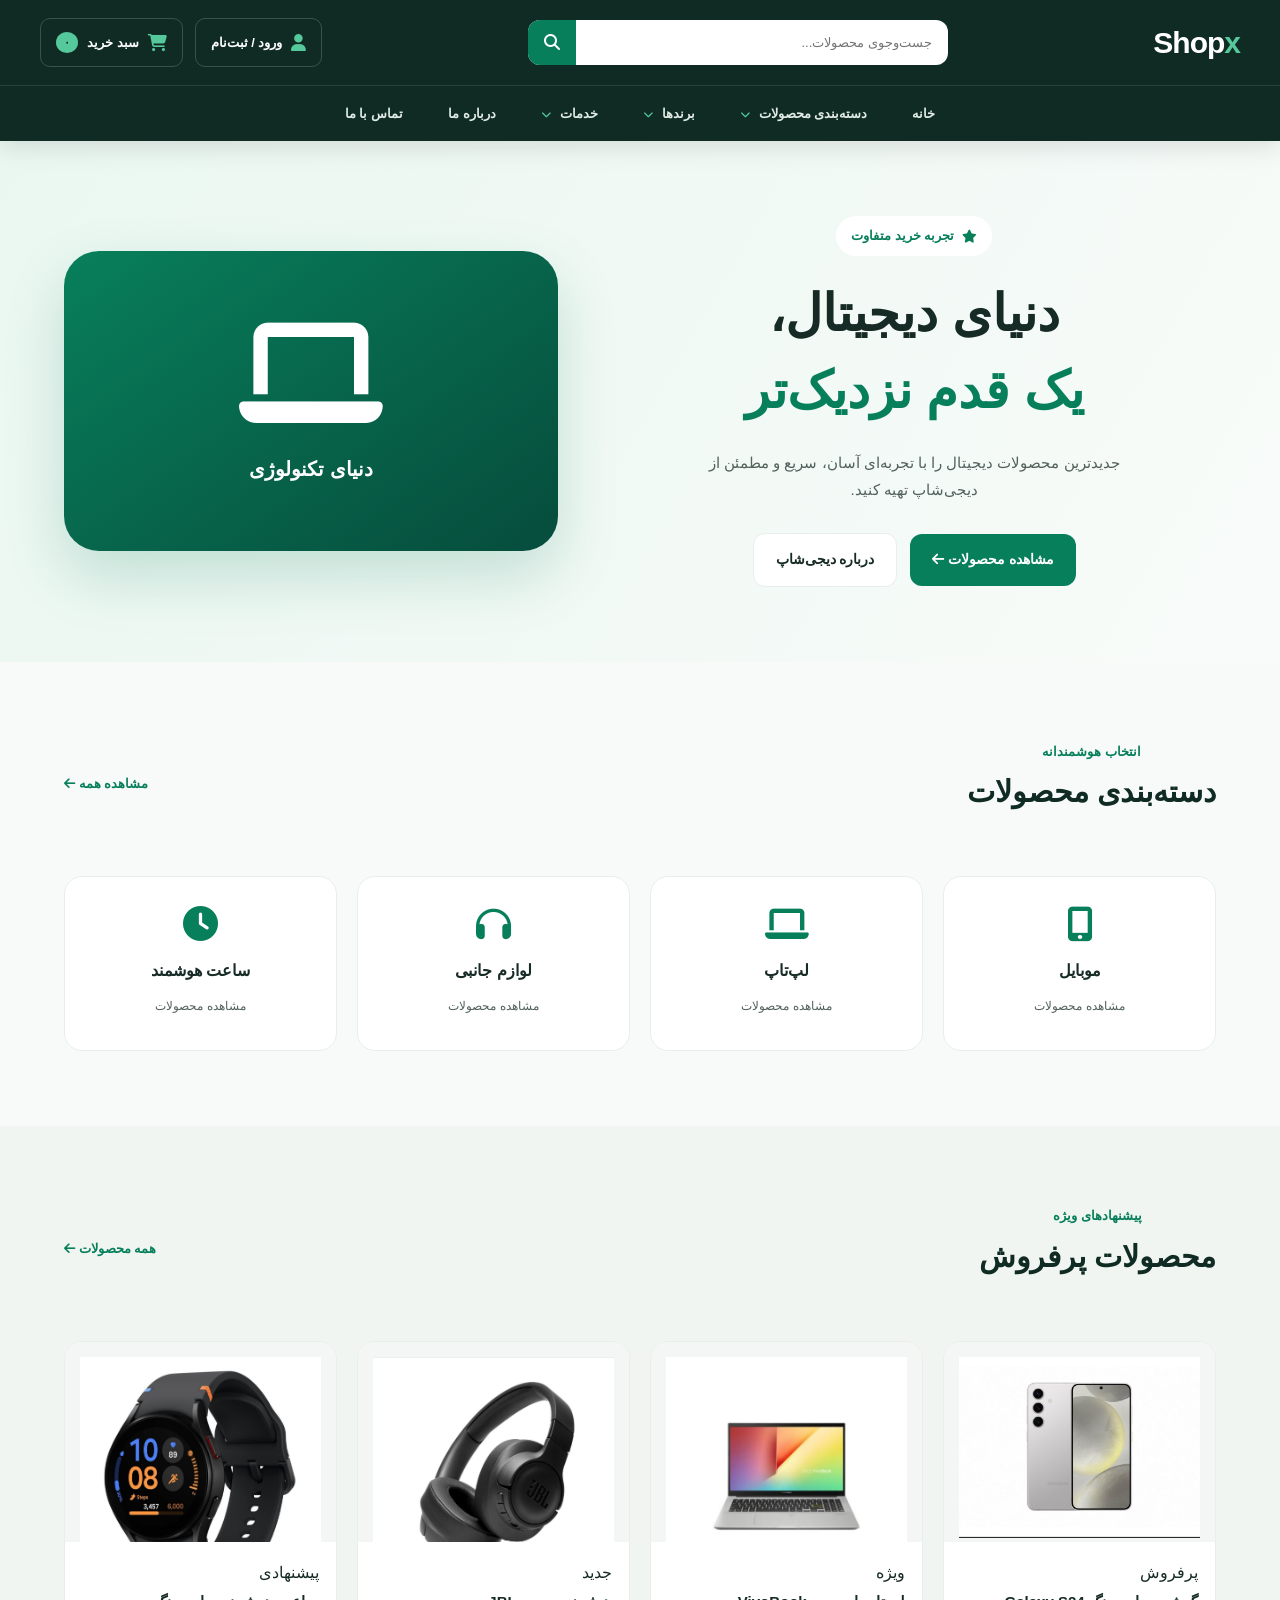
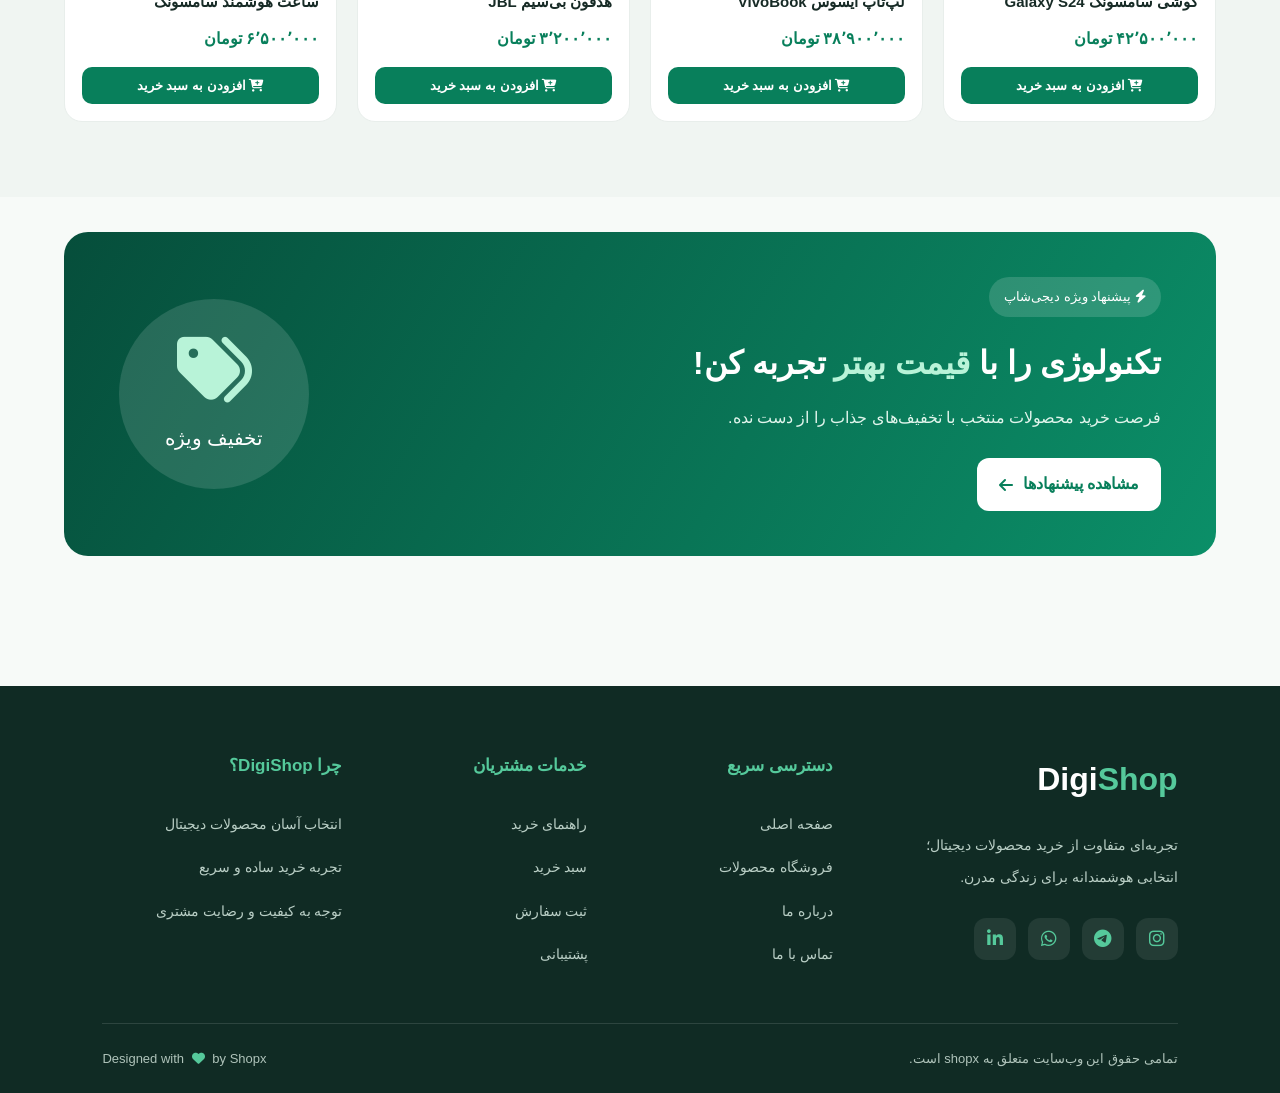
==== commit 3a89dfa4: "update page" ====
--- a/index.html
+++ b/index.html
@@ -319,7 +319,7 @@
     </div>
 
     <div class="footer-bottom">
-        <p>© تمامی حقوق این وب‌سایت متعلق به DigiShop است.</p>
+        <p>تمامی حقوق این وب‌سایت متعلق به shopx است.</p>
 
         <span>
             Designed with
